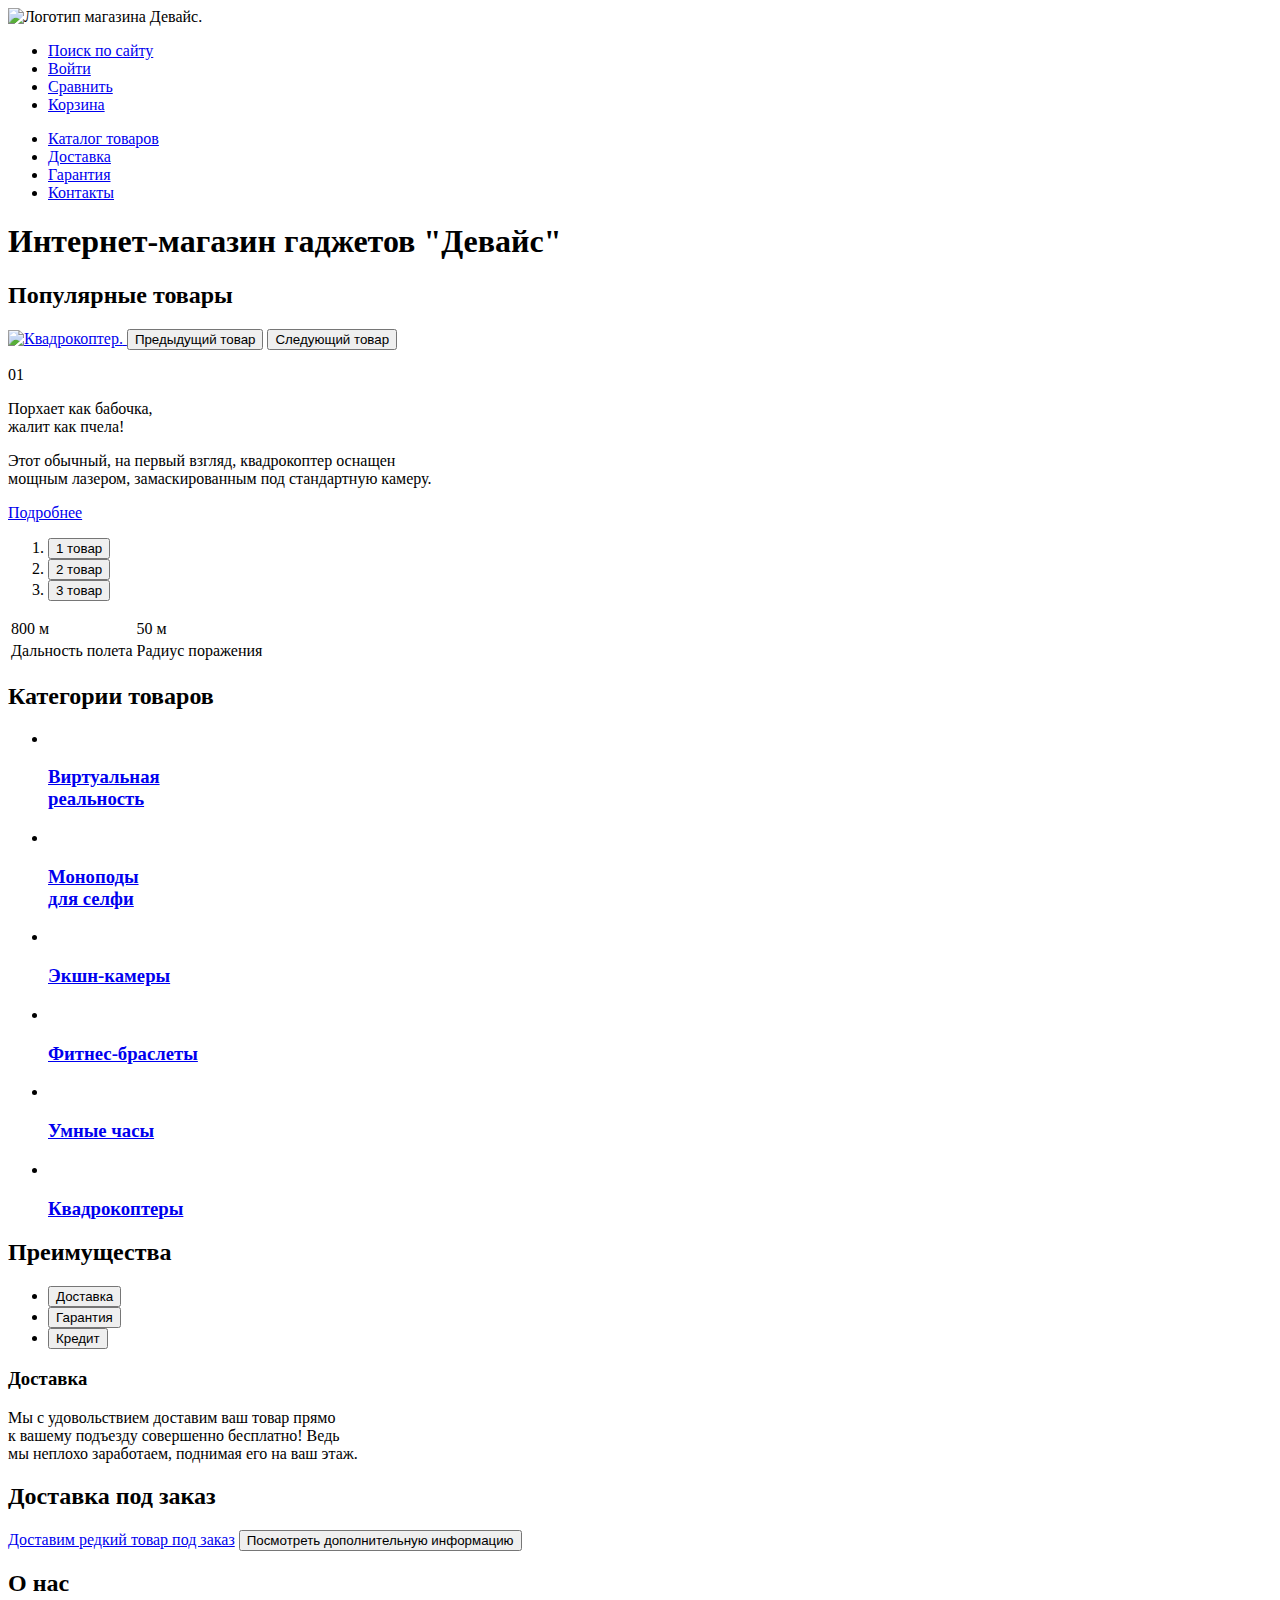
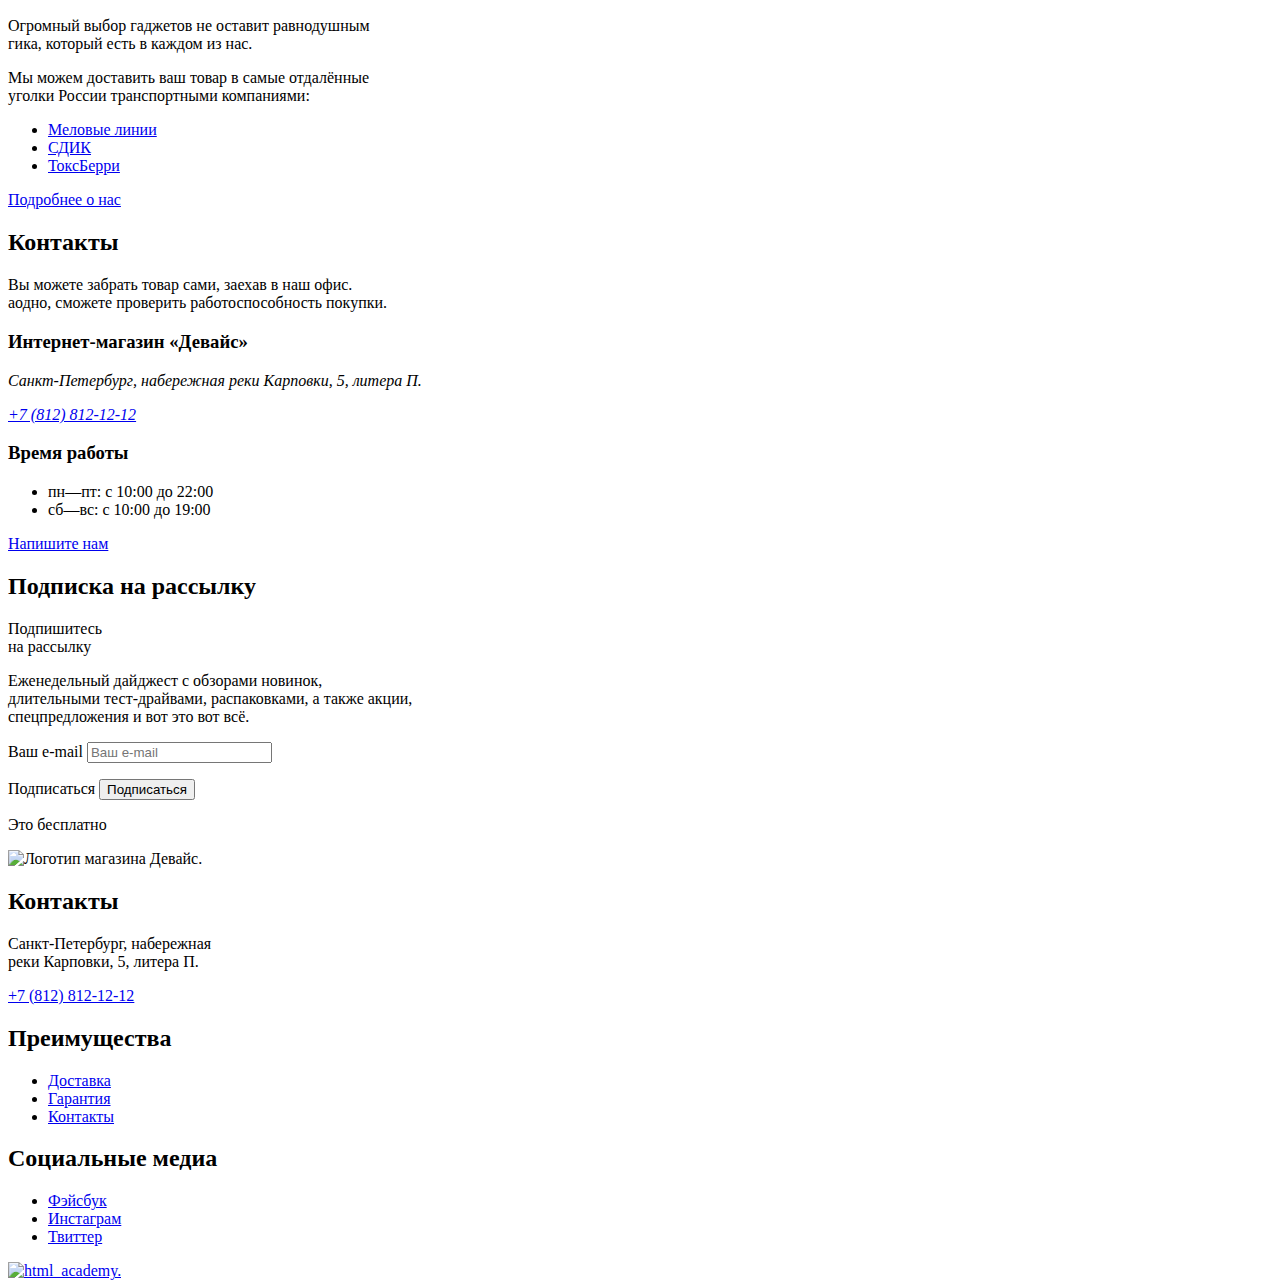
==== index.html @ 9d61c6d5 "Исправлены ошибки" ====
<!DOCTYPE html>
<html lang="ru">
  <head>
    <meta charset="utf-8">
    <title>Интернет-магазин гаджетов "Девайс"</title>
  </head>

  <body>
<!--Хедер-->
    <header class="page-header">
      <img class="logo" src="" alt="Логотип магазина Девайс.">
      <nav class="navigation">
        <ul class="navigation-user">
          <li class="navigation-item">
            <a class="navigation-link" href="#">Поиск по сайту</a>
          </li>
          <li class="navigation-item">
            <a class="navigation-link" href="#">Войти</a>
          </li>
          <li class="navigation-item">
            <a class="navigation-link" href="#">Сравнить</a>
          </li>
          <li class="navigation-item">
            <a class="navigation-link" href="#">Корзина</a>
          </li>
        </ul>
        <ul class="navigation-list">
          <li class="navigation-item">
            <a class="navigation-link" href="catalog.html">Каталог товаров</a>
          </li>
          <li class="navigation-item">
            <a class="navigation-link" href="#">Доставка</a>
          </li>
          <li class="navigation-item">
            <a class="navigation-link" href="#">Гарантия</a>
          </li>
          <li class="navigation-item">
            <a class="navigation-link" href="#">Контакты</a>
          </li>
        </ul>
      </nav>
    </header>

<!--Основное содержание-->
    <main class="main-index">
      <h1 class="visually-hidden">Интернет-магазин гаджетов "Девайс"</h1>
<!--Слайдер-->
      <section class="slider">
        <h2 class="visually-hidden">Популярные товары</h2>
        <a href="#">
          <img class="slider-image" src="" alt="Квадрокоптер.">
        </a>
        <button class="slider-button slider-prev" type="button">
          <span class="visually-hidden">Предыдущий товар</span>
        </button>
        <button class="slider-button slider-next" type="button">
          <span class="visually-hidden">Следующий товар</span>
        </button>
        <p>01</p>
        <p>Порхает как бабочка,<br>жалит как пчела!</p>
        <p>Этот обычный, на первый взгляд, квадрокоптер оснащен<br>мощным лазером, замаскированным под стандартную камеру.</p>
        <a class="button" href="#">Подробнее</a>
        <ol class="slider-pagination">
          <li class="slider-pagination-item">
            <button class="slider-pagination-button slider-pagination-button-current" type="button">
              <span class="visually-hidden">1 товар</span>
            </button>
          </li>
          <li class="slider-pagination-item">
            <button class="slider-pagination-button" type="button">
              <span class="visually-hidden">2 товар</span>
            </button>
          </li>
          <li class="slider-pagination-item">
            <button class="slider-pagination-buttont" type="button">
              <span class="visually-hidden">3 товар</span>
            </button>
          </li>
        </ol>
        <table class="slider-table">
          <tr class="slider-table row-1">
            <td>800 м</td>
            <td>50 м</td>
          </tr>
          <tr class="slider-table row-2">
            <td>Дальность полета</td>
            <td>Радиус поражения</td>
          </tr>
        </table>
      </section>
<!--Категории-->
      <section class="categories">
        <h2 class="visually-hidden">Категории товаров</h2>
        <ul class="categories-list">
          <li class="categories-item">
            <a class="categories-link" href="#">
              <img class="categories-img" src="" alt="">
              <h3 class="categories-title">Виртуальная<br>реальность</h3>
            </a>
          </li>
          <li class="categories-item">
            <a class="categories-link" href="#">
              <img class="categories-img" src="" alt="">
              <h3 class="categories-title">Моноподы<br>для селфи</h3>
            </a>
          </li>
          <li class="categories-item">
            <a class="categories-link" href="#">
              <img class="categories-img" src="" alt="">
              <h3 class="categories-title">Экшн-камеры</h3>
            </a>
          </li>
          <li class="categories-item">
            <a class="categories-link" href="#">
              <img class="categories-img" src="" alt="">
              <h3 class="categories-title">Фитнес-браслеты</h3>
            </a>
          </li>
          <li class="categories-item">
            <a class="categories-link" href="#">
              <img class="categories-img" src="" alt="">
              <h3 class="categories-title">Умные часы</h3>
            </a>
          </li>
          <li class="categories-item">
            <a class="categories-link" href="#">
              <img class="categories-img" src="" alt="">
              <h3 class="categories-title">Квадрокоптеры</h3>
            </a>
          </li>
        </ul>
      </section>
 <!--Слайдер с преимуществами-->
      <section class="slider-features">
        <h2 class="visually-hidden">Преимущества</h2>
        <ul class="slider-features-pagination">
          <li class="slider-features-pagination-item">
            <button class="slider-features-pagination-button" type="button">
              <span>Доставка</span>
            </button>
          </li>
          <li class="slider-features-pagination-item">
            <button class="slider-features-pagination-button" type="button">
              <span>Гарантия</span>
            </button>
          </li>
          <li class="slider-features-pagination-item">
            <button class="slider-features-pagination-button" type="button">
              <span>Кредит</span>
            </button>
          </li>
        </ul>
        <h3 class="slider-features-title">Доставка</h3>
        <p class="slider-features-item">Мы с удовольствием доставим ваш товар прямо<br>к вашему подъезду совершенно бесплатно! Ведь<br>мы неплохо заработаем, поднимая его на ваш этаж.</p>
      </section>
<!--Доставка редкого товара-->
      <section class="rare-delivery">
        <h2 class="visually-hidden">Доставка под заказ</h2>
        <a class="rare-delivery-order" href="#">Доставим редкий товар под заказ</a>
        <button class="info" type="button">
          <span class="visually-hidden">Посмотреть дополнительную информацию</span>
        </button>
      </section>
<!--О нас-->
      <section class="about">
        <h2 class="about-title">О нас</h2>
        <p class="about-description">Огромный выбор гаджетов не оставит равнодушным<br>гика, который есть в каждом из нас.</p>
        <p class="about-description">Мы можем доставить ваш товар в самые отдалённые<br>уголки России транспортными компаниями:</p>
        <ul class="delivery-list">
          <li class="delivery-list-item">
            <a class="delivery-list-link" href="#">Меловые линии</a>
          </li>
          <li class="delivery-list-item">
            <a class="delivery-list-link" href="#">СДИК</a>
          </li>
          <li class="delivery-list-item">
            <a class="delivery-list-link" href="#">ТоксБерри</a>
          </li>
        </ul>
        <a class="button" href="#">Подробнее о нас</a>
      </section>
<!--Контакты-->
      <section class="contacts">
        <h2 class="contacts-title">Контакты</h2>
        <p class="contacts-description">Вы можете забрать товар сами, заехав в наш офис.<br>аодно, сможете проверить работоспособность покупки.</p>
        <h3 class="contacts-shop-title">Интернет-магазин «Девайс»</h3>
        <address class="contacts-adress">
          <p class="contacts-adress-text">Санкт-Петербург, набережная реки Карповки, 5, литера П.</p>
          <a class="contacts-phone" href="tel:88128121212">+7 (812) 812-12-12</a>
        </address>
        <h3 class="contacts-subtitle">Время работы</h3>
        <ul class="contacts-schedule">
          <li class="contacts-schedule-item">пн—пт: с 10:00 до 22:00</li>
          <li class="contacts-schedule-item">сб—вс: с 10:00 до 19:00</li>
        </ul>
        <a class="button" href="#">Напишите нам</a>
      </section>
<!--Подписка на рассылку-->
      <section class="subscription">
        <h2 class="visually-hidden">Подписка на рассылку</h2>
        <p class="subscription-call">Подпишитесь<br>на рассылку</p>
        <p class="subscription-about">Еженедельный дайджест с обзорами новинок,<br>длительными тест-драйвами, распаковками, а также акции,<br>спецпредложения и вот это вот всё.</p>
        <form class="subscription-form" action="https://echo.htmlacademy.ru/" method="POST">
          <p class="form-subscription-email">
            <label class="visually-hidden">Ваш e-mail
              <input class="subscription-email" type="email" name="subscription-email" placeholder="Ваш e-mail">
            </label>
          </p>
          <p class="form-subscribe">
            <label class="visually-hidden">Подписаться
              <input class="subscription-submit" type="submit" value="Подписаться">
            </label>
          </p>
        </form>
        <p class="its-free">Это бесплатно</p>
      </section>
    </main>
<!--Футер-->
    <footer>
      <img class="logo" src="" alt="Логотип магазина Девайс.">
<!--Контакты-->
      <section class="footer-contacts">
        <h2 class="visually-hidden">Контакты</h2>
        <p class="footer-contacts-adress">Санкт-Петербург, набережная<br>реки Карповки, 5, литера П.</p>
        <a class="footer-contacts-phone" href="tel:88128121212">+7 (812) 812-12-12</a>
      </section>
<!--Преимущества-->
      <section class="footer-features">
        <h2 class="visually-hidden">Преимущества</h2>
        <ul class="footer-features-list">
          <li class="footer-features-item">
            <a class="footer-features-link" href="#">Доставка</a>
          </li>
          <li class="footer-features-item">
            <a class="footer-features-link" href="#">Гарантия</a>
          </li>
          <li class="footer-features-item">
            <a class="footer-features-link" href="#">Контакты</a>
          </li>
        </ul>
      </section>
<!--Социальные медиа-->
      <section class="footer-social">
        <h2 class="visually-hidden">Социальные медиа</h2>
        <ul class="footer-social-list">
          <li class="footer-social-item">
            <a class="footer-social-link" href="https://www.facebook.com/htmlacademy">
              <span class="visually-hidden">Фэйсбук</span>
            </a>
          </li>
          <li class="footer-social-item">
            <a class="footer-social-link" href="https://www.instagram.com/htmlacademy/">
              <span class="visually-hidden">Инстаграм</span>
            </a>
          </li>
          <li class="footer-social-item">
            <a class="footer-social-link" href="https://twitter.com/htmlacademy_ru">
              <span class="visually-hidden">Твиттер</span>
            </a>
          </li>
        </ul>
      </section>
      <a class="academy-logo" href="https://htmlacademy.ru/">
        <img src="" alt="html_academy.">
      </a>
    </footer>
  </body>
</html>
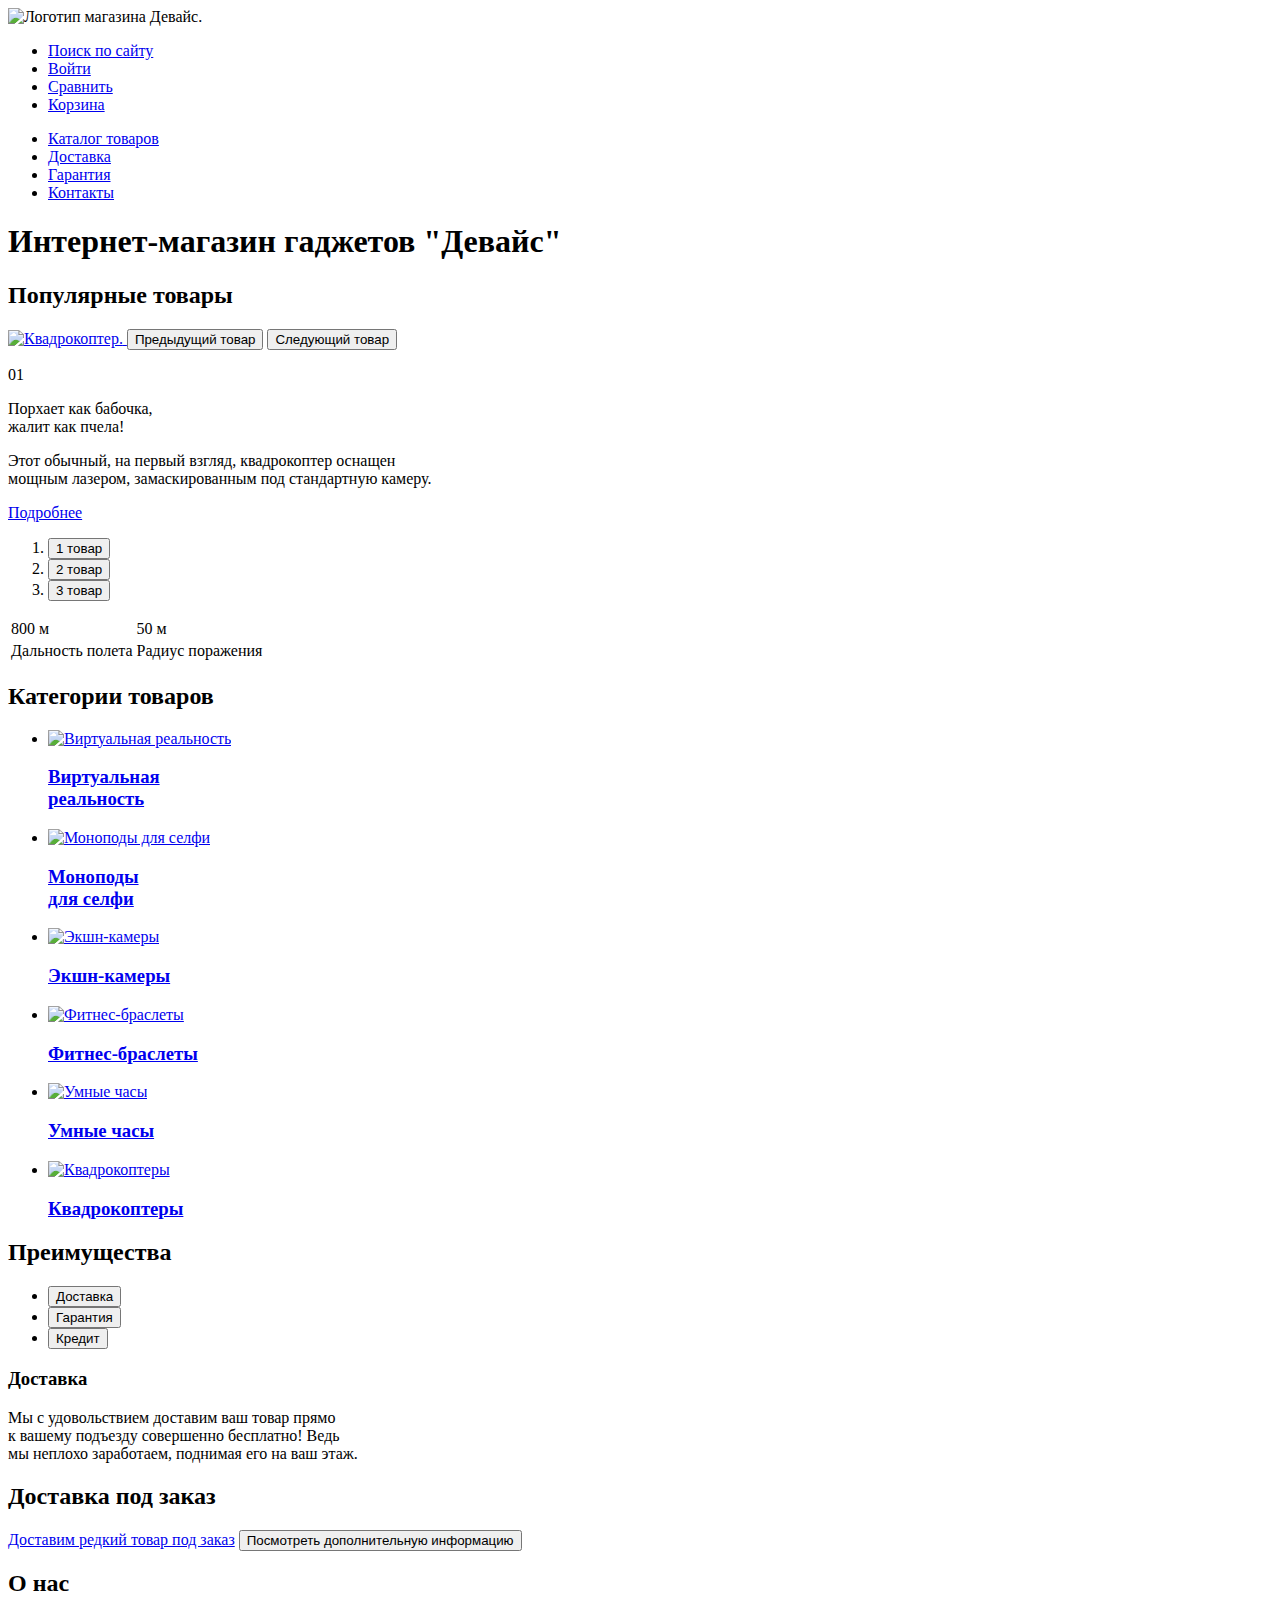
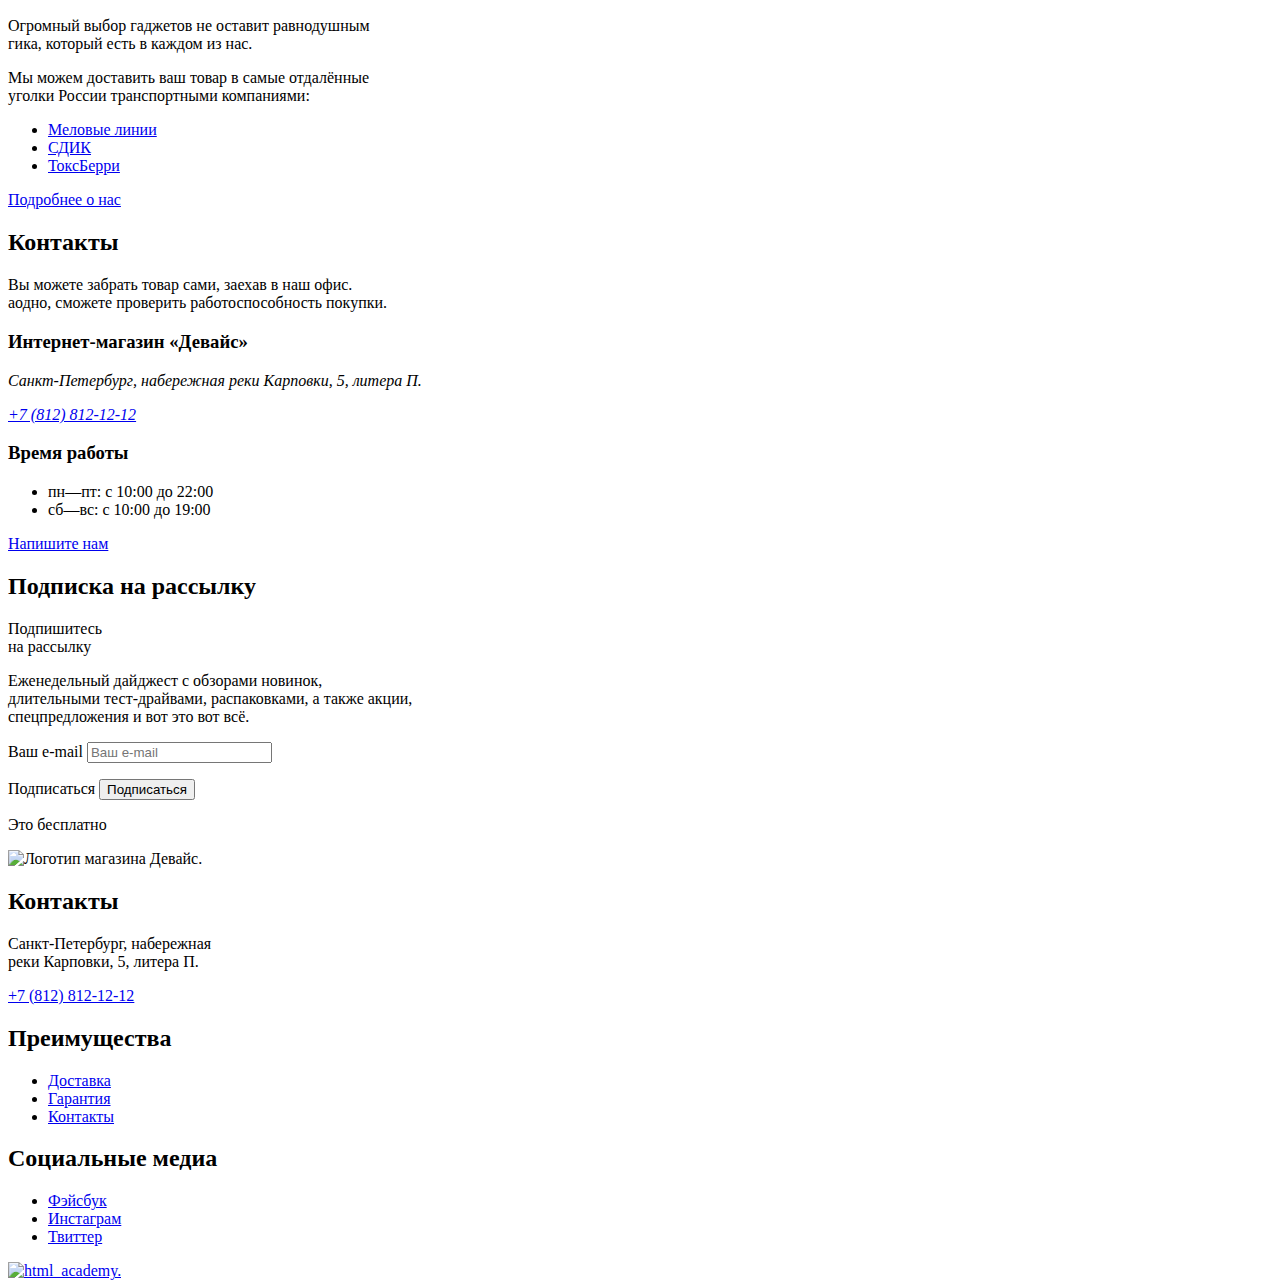
==== commit ca9a8877: "Добавлены title ссылкам" ====
--- a/index.html
+++ b/index.html
@@ -12,30 +12,30 @@
       <nav class="navigation">
         <ul class="navigation-user">
           <li class="navigation-item">
-            <a class="navigation-link" href="#">Поиск по сайту</a>
-          </li>
-          <li class="navigation-item">
-            <a class="navigation-link" href="#">Войти</a>
-          </li>
-          <li class="navigation-item">
-            <a class="navigation-link" href="#">Сравнить</a>
-          </li>
-          <li class="navigation-item">
-            <a class="navigation-link" href="#">Корзина</a>
+            <a class="navigation-link" href="#" title="Поиск">Поиск по сайту</a>
+          </li>
+          <li class="navigation-item">
+            <a class="navigation-link" href="#" title="Войти">Войти</a>
+          </li>
+          <li class="navigation-item">
+            <a class="navigation-link" href="#" title="Сравнить">Сравнить</a>
+          </li>
+          <li class="navigation-item">
+            <a class="navigation-link" href="#" title="Корзина">Корзина</a>
           </li>
         </ul>
         <ul class="navigation-list">
           <li class="navigation-item">
-            <a class="navigation-link" href="catalog.html">Каталог товаров</a>
-          </li>
-          <li class="navigation-item">
-            <a class="navigation-link" href="#">Доставка</a>
-          </li>
-          <li class="navigation-item">
-            <a class="navigation-link" href="#">Гарантия</a>
-          </li>
-          <li class="navigation-item">
-            <a class="navigation-link" href="#">Контакты</a>
+            <a class="navigation-link" href="catalog.html" title="Каталог товаров">Каталог товаров</a>
+          </li>
+          <li class="navigation-item">
+            <a class="navigation-link" href="#" title="Доставка">Доставка</a>
+          </li>
+          <li class="navigation-item">
+            <a class="navigation-link" href="#" title="Гарантия">Гарантия</a>
+          </li>
+          <li class="navigation-item">
+            <a class="navigation-link" href="#" title="Контакты">Контакты</a>
           </li>
         </ul>
       </nav>
@@ -59,7 +59,7 @@
         <p>01</p>
         <p>Порхает как бабочка,<br>жалит как пчела!</p>
         <p>Этот обычный, на первый взгляд, квадрокоптер оснащен<br>мощным лазером, замаскированным под стандартную камеру.</p>
-        <a class="button" href="#">Подробнее</a>
+        <a class="button" href="#" title="Подробнее">Подробнее</a>
         <ol class="slider-pagination">
           <li class="slider-pagination-item">
             <button class="slider-pagination-button slider-pagination-button-current" type="button">
@@ -93,38 +93,38 @@
         <h2 class="visually-hidden">Категории товаров</h2>
         <ul class="categories-list">
           <li class="categories-item">
-            <a class="categories-link" href="#">
-              <img class="categories-img" src="" alt="">
+            <a class="categories-link" href="#" title="Виртуальная реальность">
+              <img class="categories-img" src="" alt="Виртуальная реальность">
               <h3 class="categories-title">Виртуальная<br>реальность</h3>
             </a>
           </li>
           <li class="categories-item">
-            <a class="categories-link" href="#">
-              <img class="categories-img" src="" alt="">
+            <a class="categories-link" href="#" title="Моноподы для селфи">
+              <img class="categories-img" src="" alt="Моноподы для селфи">
               <h3 class="categories-title">Моноподы<br>для селфи</h3>
             </a>
           </li>
           <li class="categories-item">
-            <a class="categories-link" href="#">
-              <img class="categories-img" src="" alt="">
+            <a class="categories-link" href="#" title="Экшн-камеры">
+              <img class="categories-img" src="" alt="Экшн-камеры">
               <h3 class="categories-title">Экшн-камеры</h3>
             </a>
           </li>
           <li class="categories-item">
-            <a class="categories-link" href="#">
-              <img class="categories-img" src="" alt="">
+            <a class="categories-link" href="#" title="Фитнес-браслеты">
+              <img class="categories-img" src="" alt="Фитнес-браслеты">
               <h3 class="categories-title">Фитнес-браслеты</h3>
             </a>
           </li>
           <li class="categories-item">
-            <a class="categories-link" href="#">
-              <img class="categories-img" src="" alt="">
+            <a class="categories-link" href="#" title="Умные часы">
+              <img class="categories-img" src="" alt="Умные часы">
               <h3 class="categories-title">Умные часы</h3>
             </a>
           </li>
           <li class="categories-item">
-            <a class="categories-link" href="#">
-              <img class="categories-img" src="" alt="">
+            <a class="categories-link" href="#" title="Квадрокоптеры">
+              <img class="categories-img" src="" alt="Квадрокоптеры">
               <h3 class="categories-title">Квадрокоптеры</h3>
             </a>
           </li>
@@ -156,7 +156,7 @@
 <!--Доставка редкого товара-->
       <section class="rare-delivery">
         <h2 class="visually-hidden">Доставка под заказ</h2>
-        <a class="rare-delivery-order" href="#">Доставим редкий товар под заказ</a>
+        <a class="rare-delivery-order" href="#" title="Доставка редкого товара">Доставим редкий товар под заказ</a>
         <button class="info" type="button">
           <span class="visually-hidden">Посмотреть дополнительную информацию</span>
         </button>
@@ -168,16 +168,16 @@
         <p class="about-description">Мы можем доставить ваш товар в самые отдалённые<br>уголки России транспортными компаниями:</p>
         <ul class="delivery-list">
           <li class="delivery-list-item">
-            <a class="delivery-list-link" href="#">Меловые линии</a>
+            <a class="delivery-list-link" href="#" title="Меловые линии">Меловые линии</a>
           </li>
           <li class="delivery-list-item">
-            <a class="delivery-list-link" href="#">СДИК</a>
+            <a class="delivery-list-link" href="#" title="СДИК">СДИК</a>
           </li>
           <li class="delivery-list-item">
-            <a class="delivery-list-link" href="#">ТоксБерри</a>
-          </li>
-        </ul>
-        <a class="button" href="#">Подробнее о нас</a>
+            <a class="delivery-list-link" href="#" title="ТоксБерри">ТоксБерри</a>
+          </li>
+        </ul>
+        <a class="button" href="#" title="Подробнее">Подробнее о нас</a>
       </section>
 <!--Контакты-->
       <section class="contacts">
@@ -193,7 +193,7 @@
           <li class="contacts-schedule-item">пн—пт: с 10:00 до 22:00</li>
           <li class="contacts-schedule-item">сб—вс: с 10:00 до 19:00</li>
         </ul>
-        <a class="button" href="#">Напишите нам</a>
+        <a class="button" href="#" title="Напишите нам">Напишите нам</a>
       </section>
 <!--Подписка на рассылку-->
       <section class="subscription">
@@ -229,13 +229,13 @@
         <h2 class="visually-hidden">Преимущества</h2>
         <ul class="footer-features-list">
           <li class="footer-features-item">
-            <a class="footer-features-link" href="#">Доставка</a>
+            <a class="footer-features-link" href="#" title="Доставка">Доставка</a>
           </li>
           <li class="footer-features-item">
-            <a class="footer-features-link" href="#">Гарантия</a>
+            <a class="footer-features-link" href="#" title="Гарантия">Гарантия</a>
           </li>
           <li class="footer-features-item">
-            <a class="footer-features-link" href="#">Контакты</a>
+            <a class="footer-features-link" href="#" title="Контакты">Контакты</a>
           </li>
         </ul>
       </section>
@@ -244,17 +244,17 @@
         <h2 class="visually-hidden">Социальные медиа</h2>
         <ul class="footer-social-list">
           <li class="footer-social-item">
-            <a class="footer-social-link" href="https://www.facebook.com/htmlacademy">
+            <a class="footer-social-link" href="https://www.facebook.com/htmlacademy" title="Facebook">
               <span class="visually-hidden">Фэйсбук</span>
             </a>
           </li>
           <li class="footer-social-item">
-            <a class="footer-social-link" href="https://www.instagram.com/htmlacademy/">
+            <a class="footer-social-link" href="https://www.instagram.com/htmlacademy/" title="Instagram">
               <span class="visually-hidden">Инстаграм</span>
             </a>
           </li>
           <li class="footer-social-item">
-            <a class="footer-social-link" href="https://twitter.com/htmlacademy_ru">
+            <a class="footer-social-link" href="https://twitter.com/htmlacademy_ru" title="Twitter">
               <span class="visually-hidden">Твиттер</span>
             </a>
           </li>
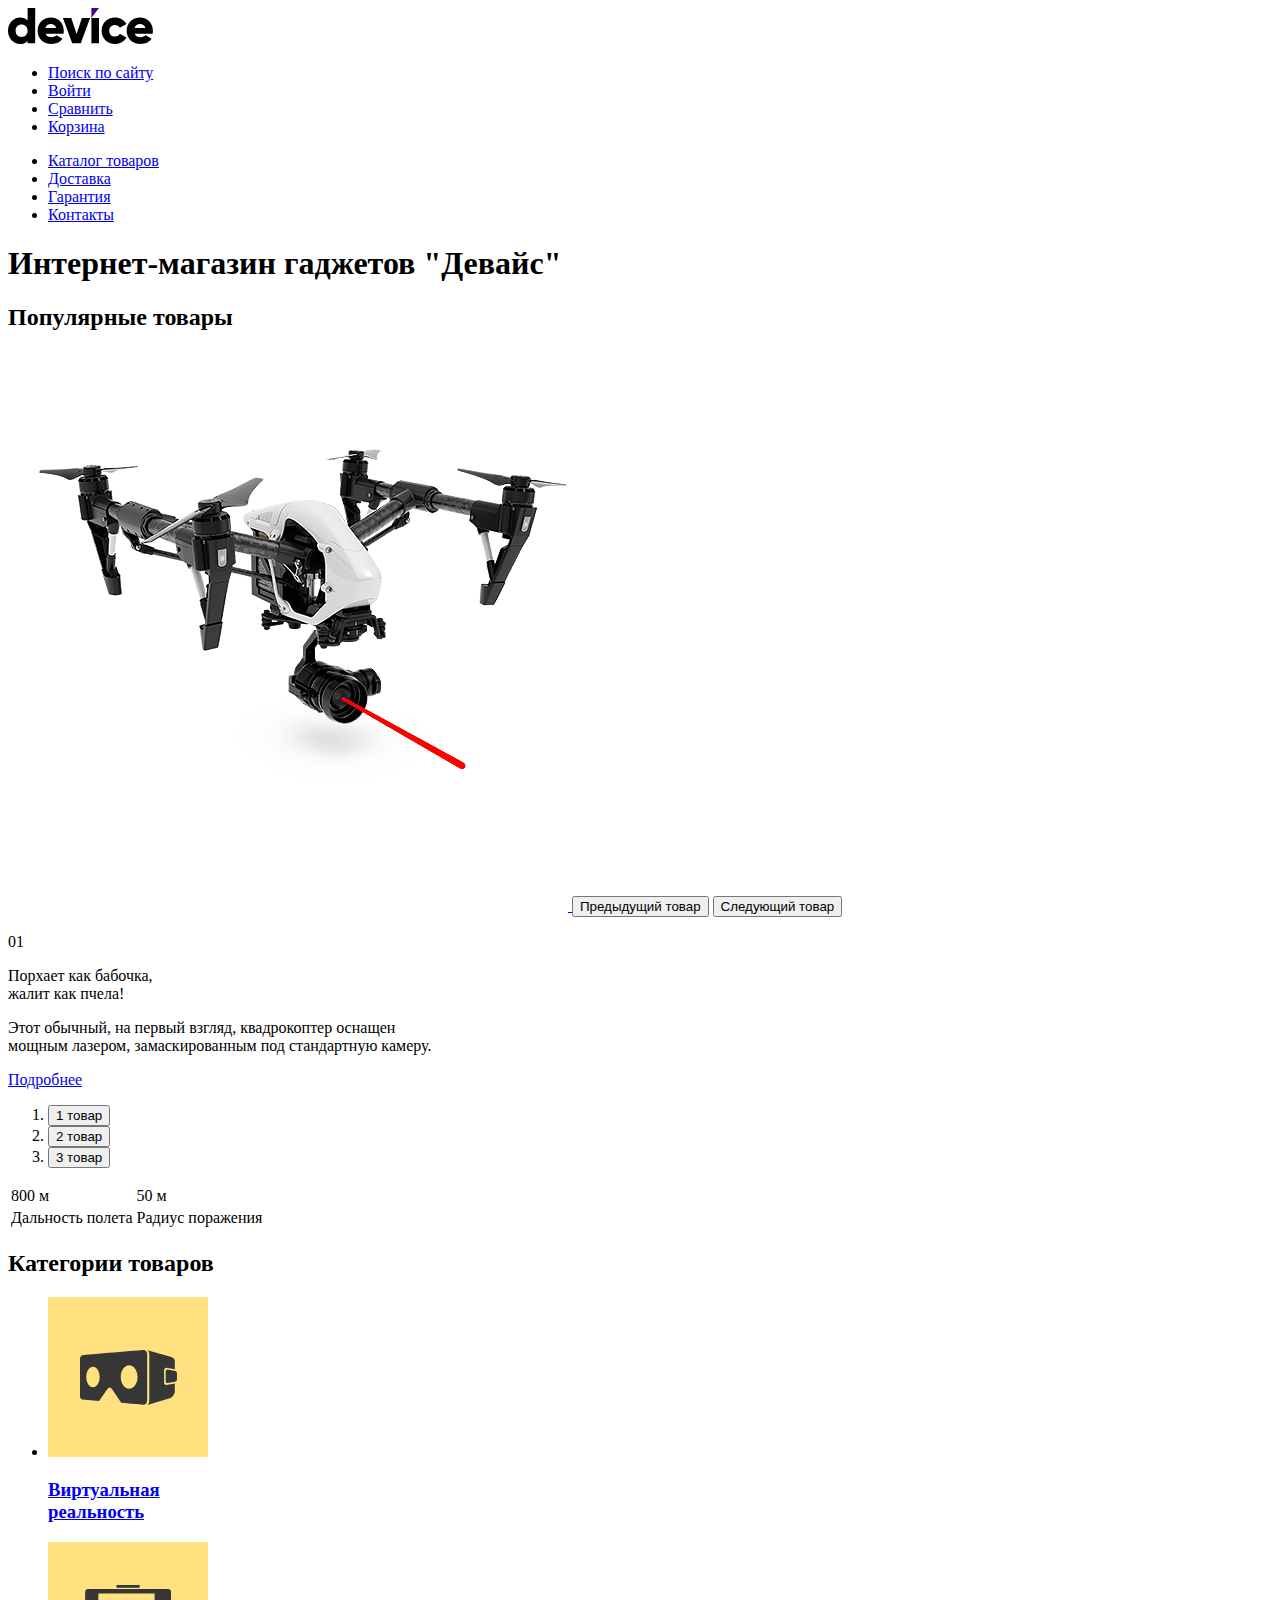
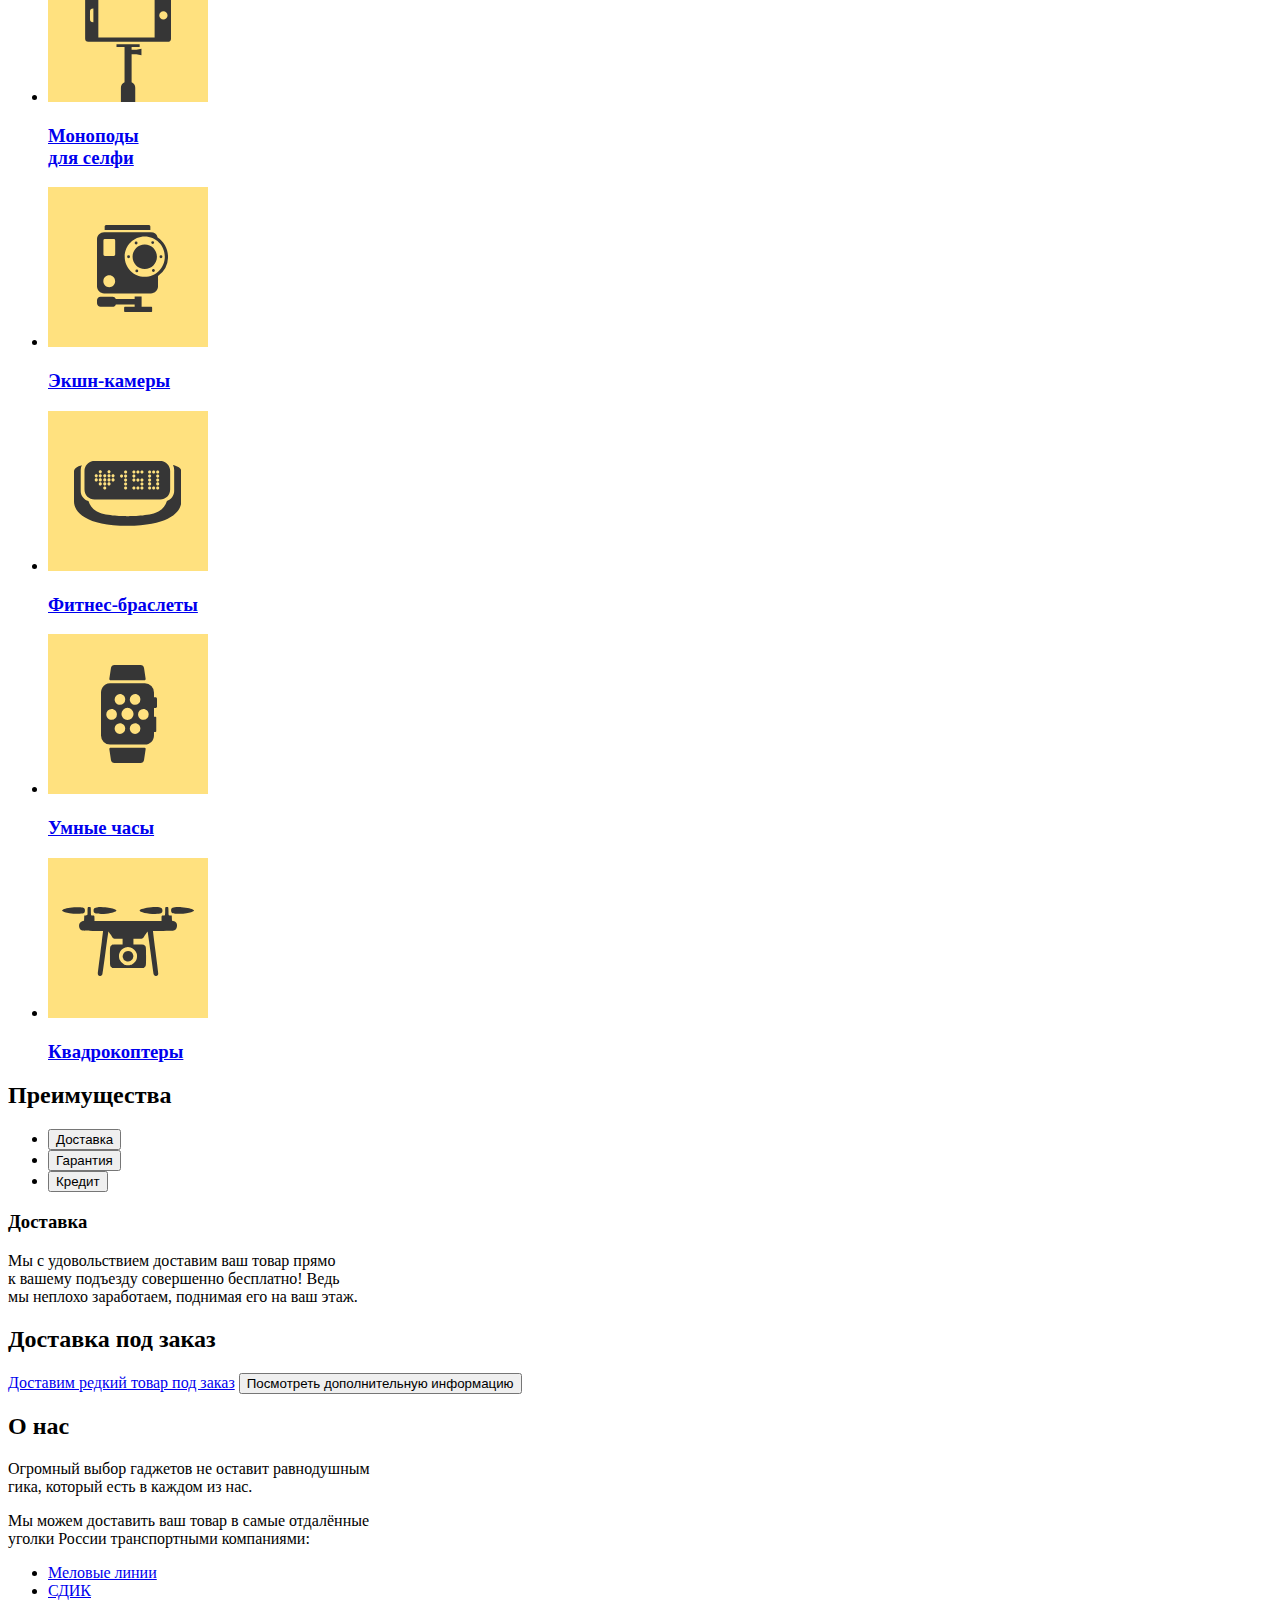
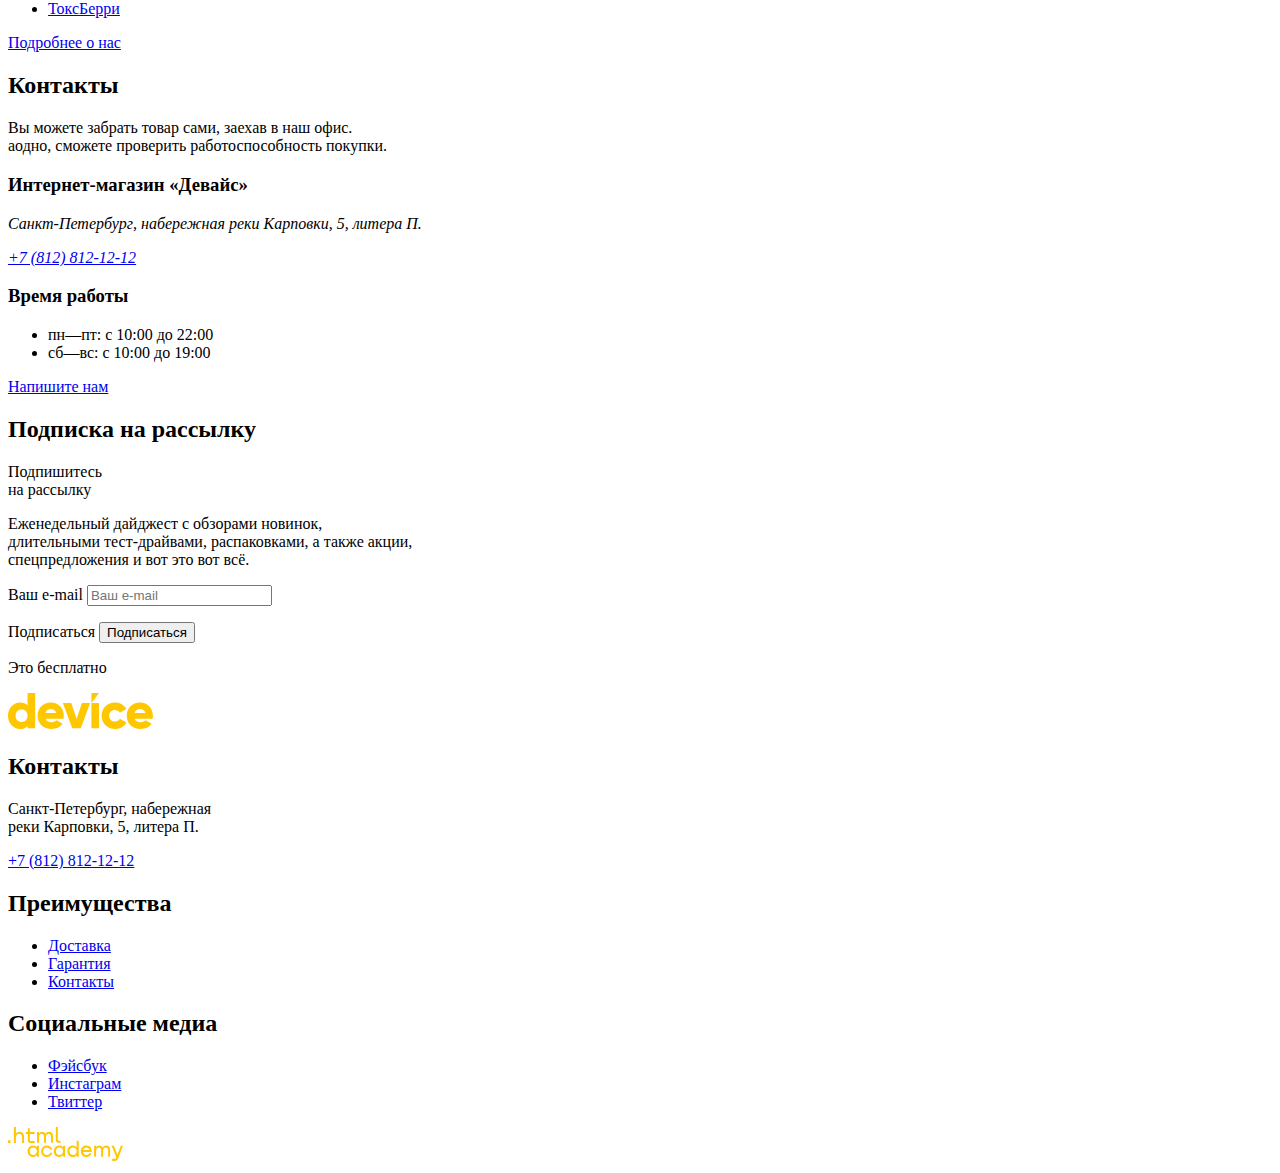
==== commit 8bbe5f18: "Графика для всех страниц" ====
--- a/index.html
+++ b/index.html
@@ -8,7 +8,7 @@
   <body>
 <!--Хедер-->
     <header class="page-header">
-      <img class="logo" src="" alt="Логотип магазина Девайс.">
+      <img class="logo" src="images/logo/logo-main.svg" width="145" height="36" alt="Логотип магазина Девайс.">
       <nav class="navigation">
         <ul class="navigation-user">
           <li class="navigation-item">
@@ -48,7 +48,7 @@
       <section class="slider">
         <h2 class="visually-hidden">Популярные товары</h2>
         <a href="#">
-          <img class="slider-image" src="" alt="Квадрокоптер.">
+          <img class="slider-image" src="images/slider-1.png" width="560" height="560" alt="Квадрокоптер.">
         </a>
         <button class="slider-button slider-prev" type="button">
           <span class="visually-hidden">Предыдущий товар</span>
@@ -94,37 +94,37 @@
         <ul class="categories-list">
           <li class="categories-item">
             <a class="categories-link" href="#" title="Виртуальная реальность">
-              <img class="categories-img" src="" alt="Виртуальная реальность">
+              <img class="categories-img" src="images/popular/virtual-reality.svg" width="160" height="160" alt="Виртуальная реальность">
               <h3 class="categories-title">Виртуальная<br>реальность</h3>
             </a>
           </li>
           <li class="categories-item">
             <a class="categories-link" href="#" title="Моноподы для селфи">
-              <img class="categories-img" src="" alt="Моноподы для селфи">
+              <img class="categories-img" src="images/popular/selfie-monopod.svg" width="160" height="160" alt="Моноподы для селфи">
               <h3 class="categories-title">Моноподы<br>для селфи</h3>
             </a>
           </li>
           <li class="categories-item">
             <a class="categories-link" href="#" title="Экшн-камеры">
-              <img class="categories-img" src="" alt="Экшн-камеры">
+              <img class="categories-img" src="images/popular/cameras.svg" width="160" height="160" alt="Экшн-камеры">
               <h3 class="categories-title">Экшн-камеры</h3>
             </a>
           </li>
           <li class="categories-item">
             <a class="categories-link" href="#" title="Фитнес-браслеты">
-              <img class="categories-img" src="" alt="Фитнес-браслеты">
+              <img class="categories-img" src="images/popular/fitness-band.svg" width="160" height="160" alt="Фитнес-браслеты">
               <h3 class="categories-title">Фитнес-браслеты</h3>
             </a>
           </li>
           <li class="categories-item">
             <a class="categories-link" href="#" title="Умные часы">
-              <img class="categories-img" src="" alt="Умные часы">
+              <img class="categories-img" src="images/popular/watches.svg" width="160" height="160" alt="Умные часы">
               <h3 class="categories-title">Умные часы</h3>
             </a>
           </li>
           <li class="categories-item">
             <a class="categories-link" href="#" title="Квадрокоптеры">
-              <img class="categories-img" src="" alt="Квадрокоптеры">
+              <img class="categories-img" src="images/popular/quadcopter.svg" width="160" height="160" alt="Квадрокоптеры">
               <h3 class="categories-title">Квадрокоптеры</h3>
             </a>
           </li>
@@ -217,7 +217,7 @@
     </main>
 <!--Футер-->
     <footer>
-      <img class="logo" src="" alt="Логотип магазина Девайс.">
+      <img class="logo" src="images/logo/logo-footer.svg" width="145" height="36" alt="Логотип магазина Девайс.">
 <!--Контакты-->
       <section class="footer-contacts">
         <h2 class="visually-hidden">Контакты</h2>
@@ -261,7 +261,7 @@
         </ul>
       </section>
       <a class="academy-logo" href="https://htmlacademy.ru/">
-        <img src="" alt="html_academy.">
+        <img src="images/logo/logo-html-academy.svg" width="115" height="34" alt="html_academy.">
       </a>
     </footer>
   </body>
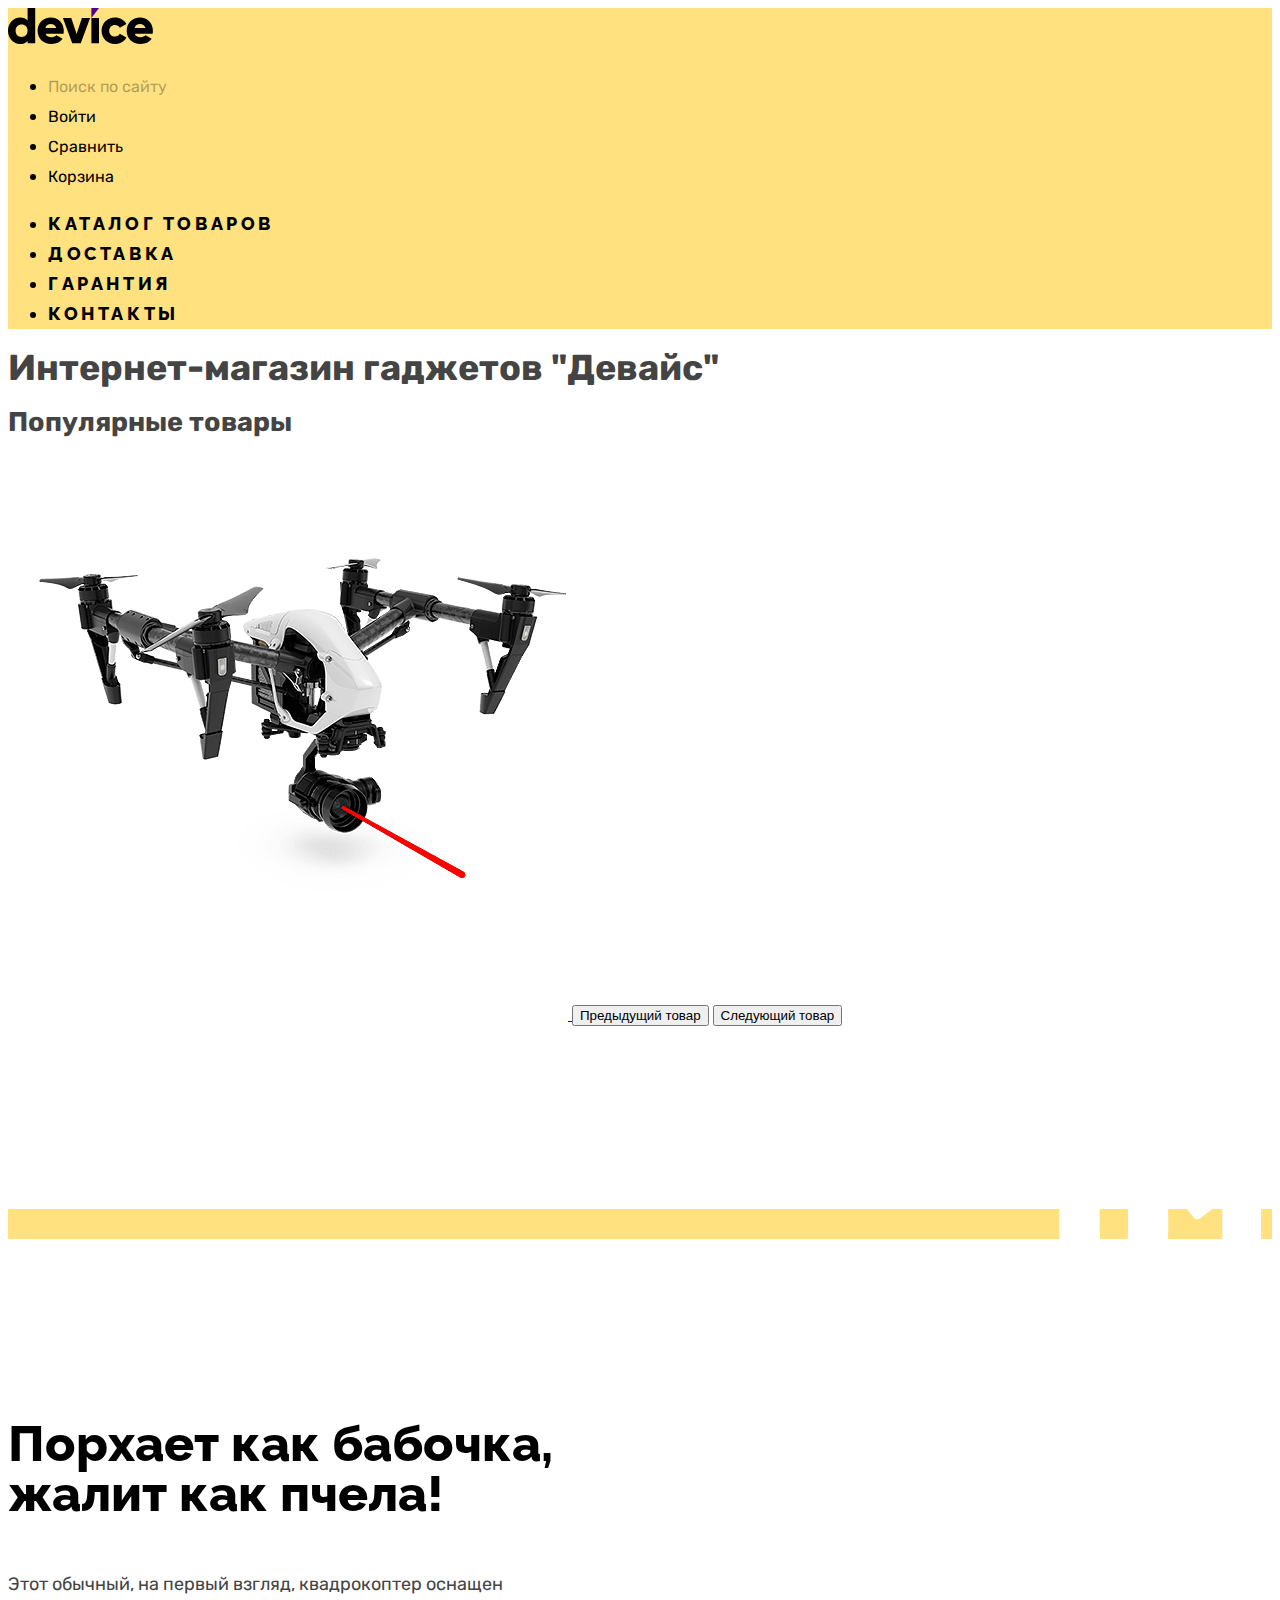
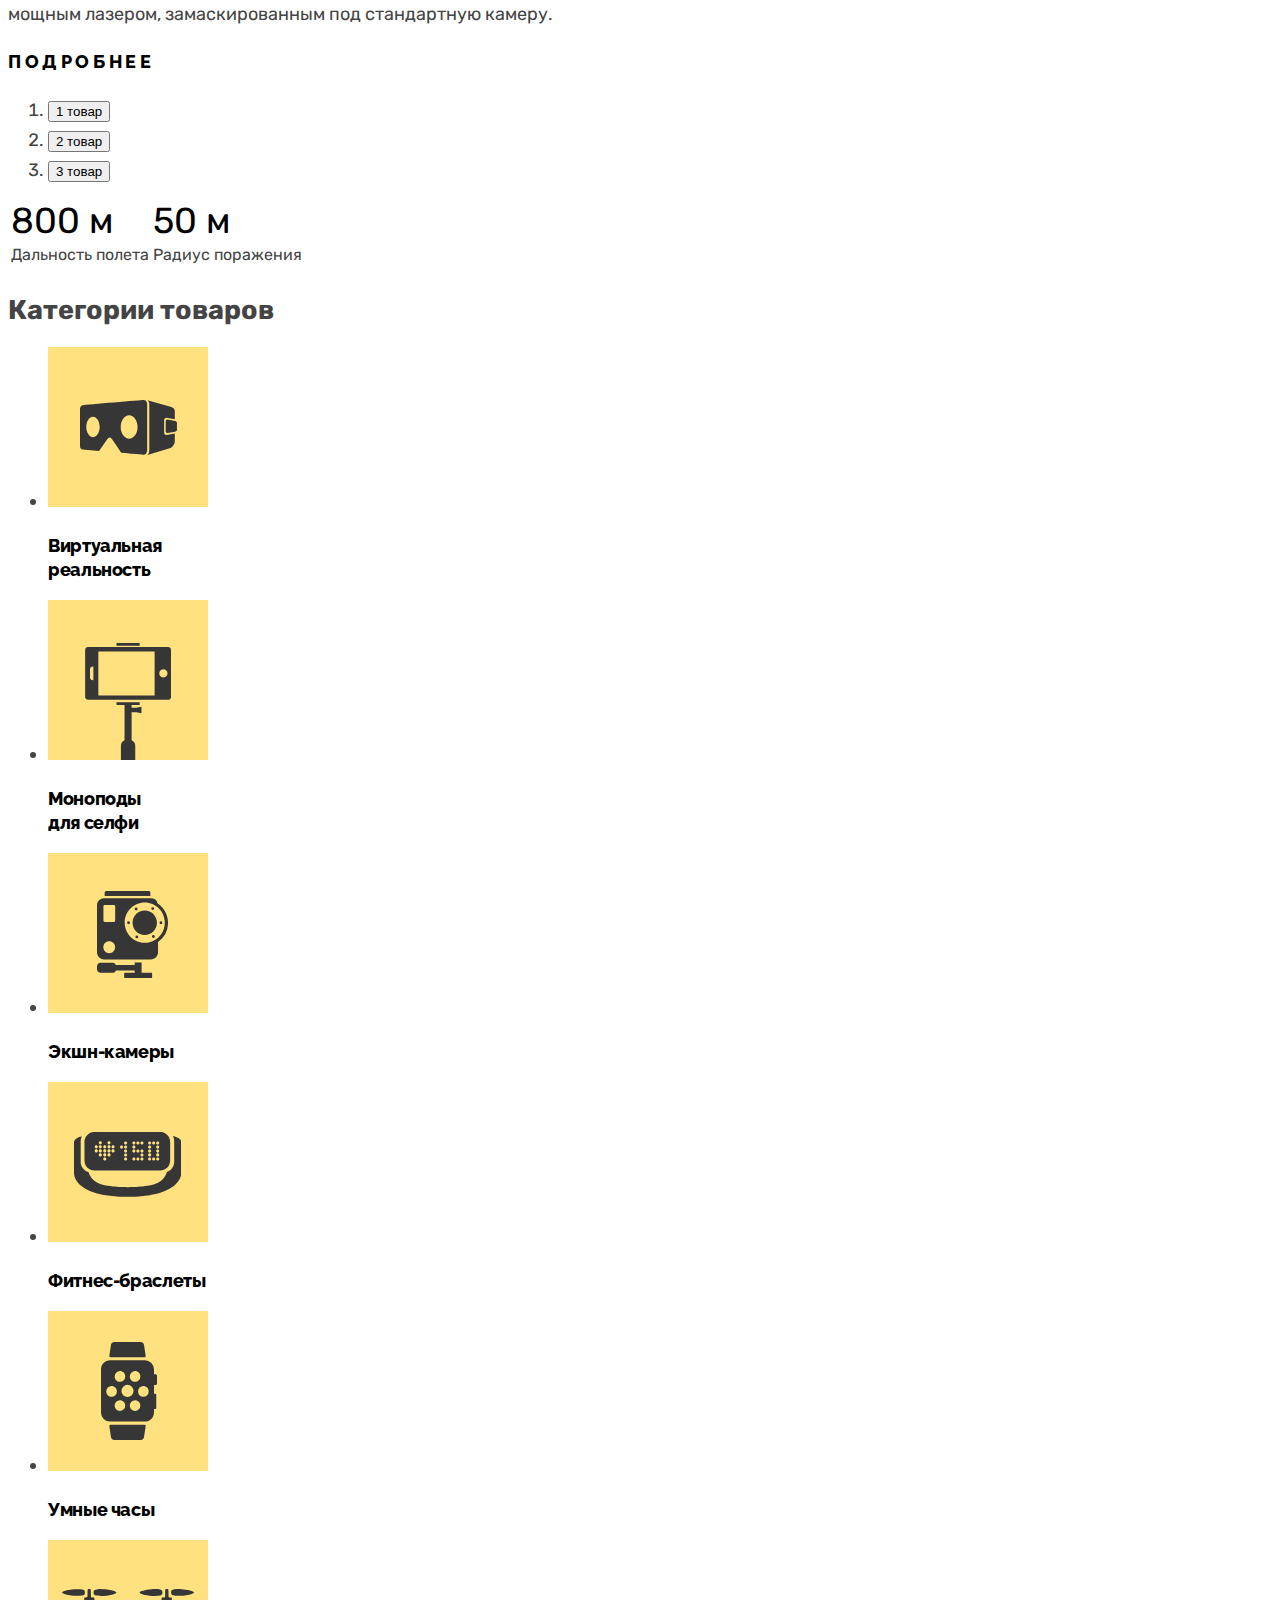
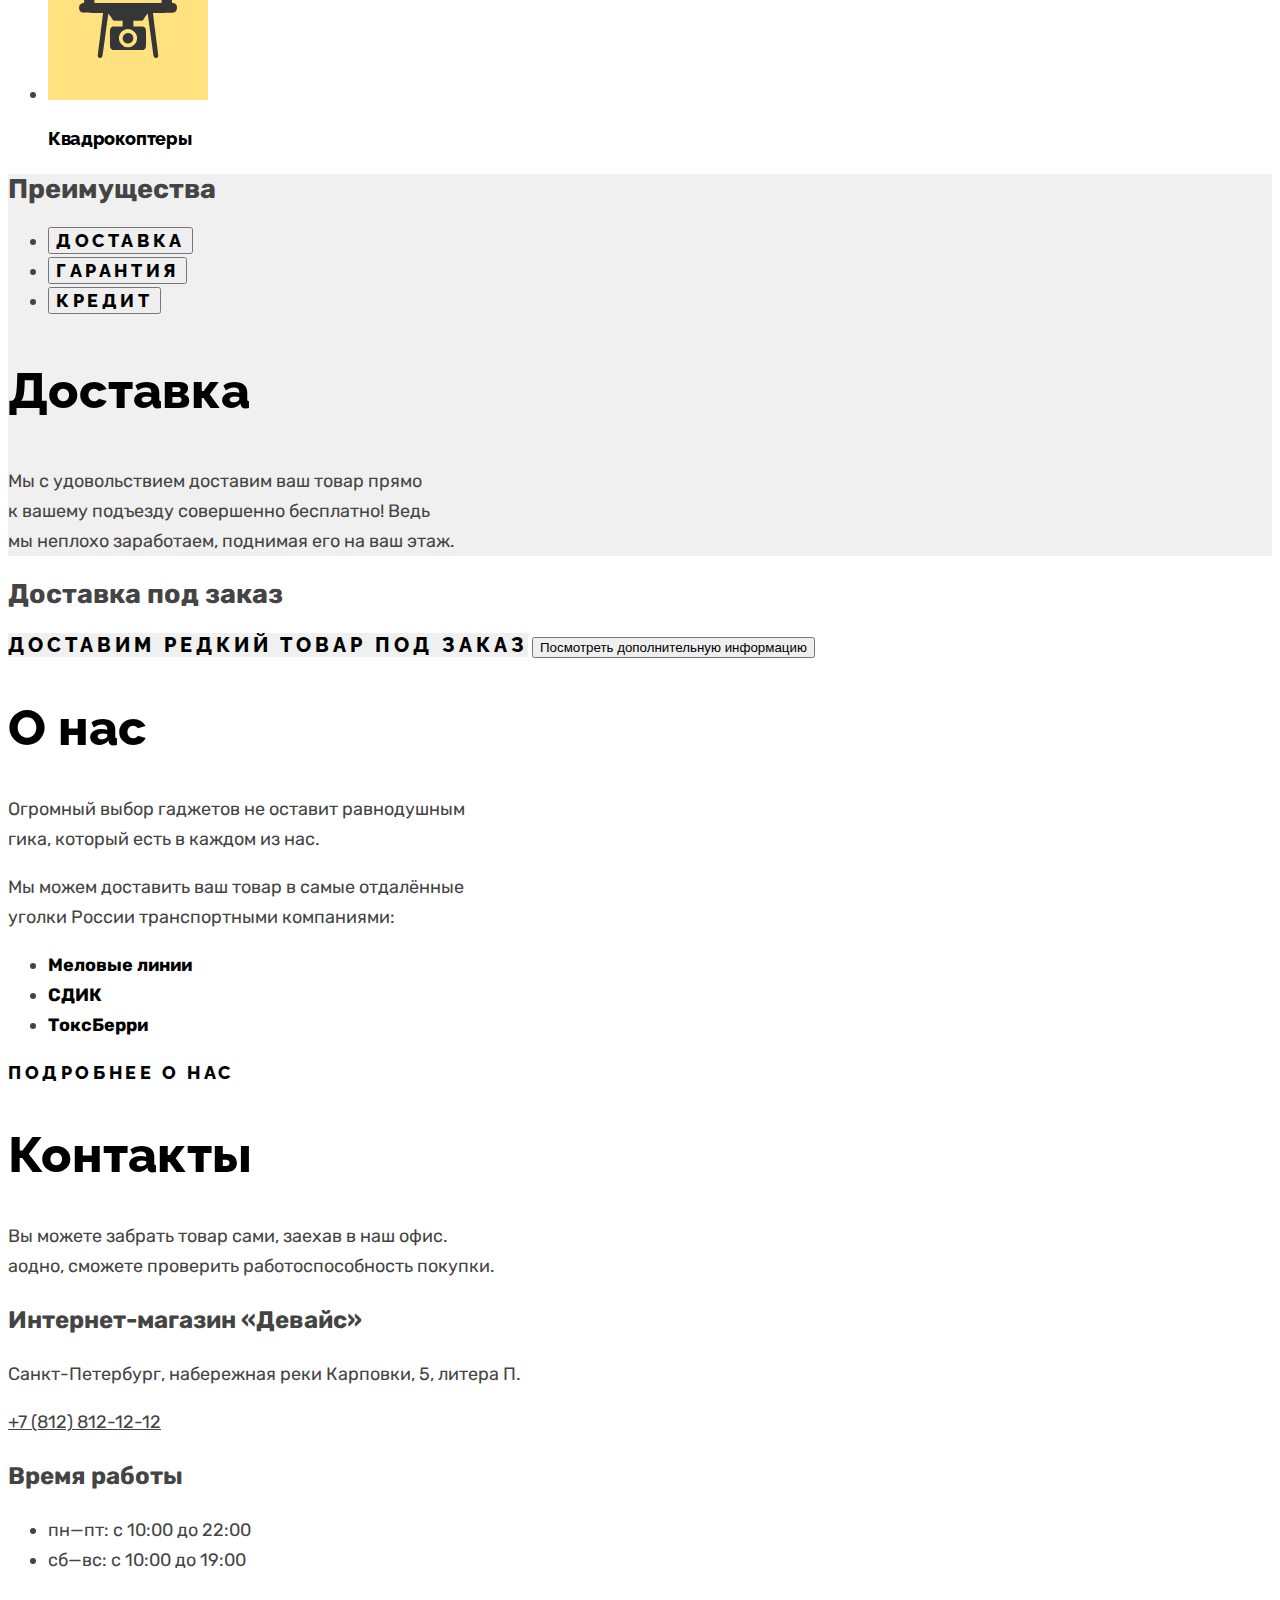
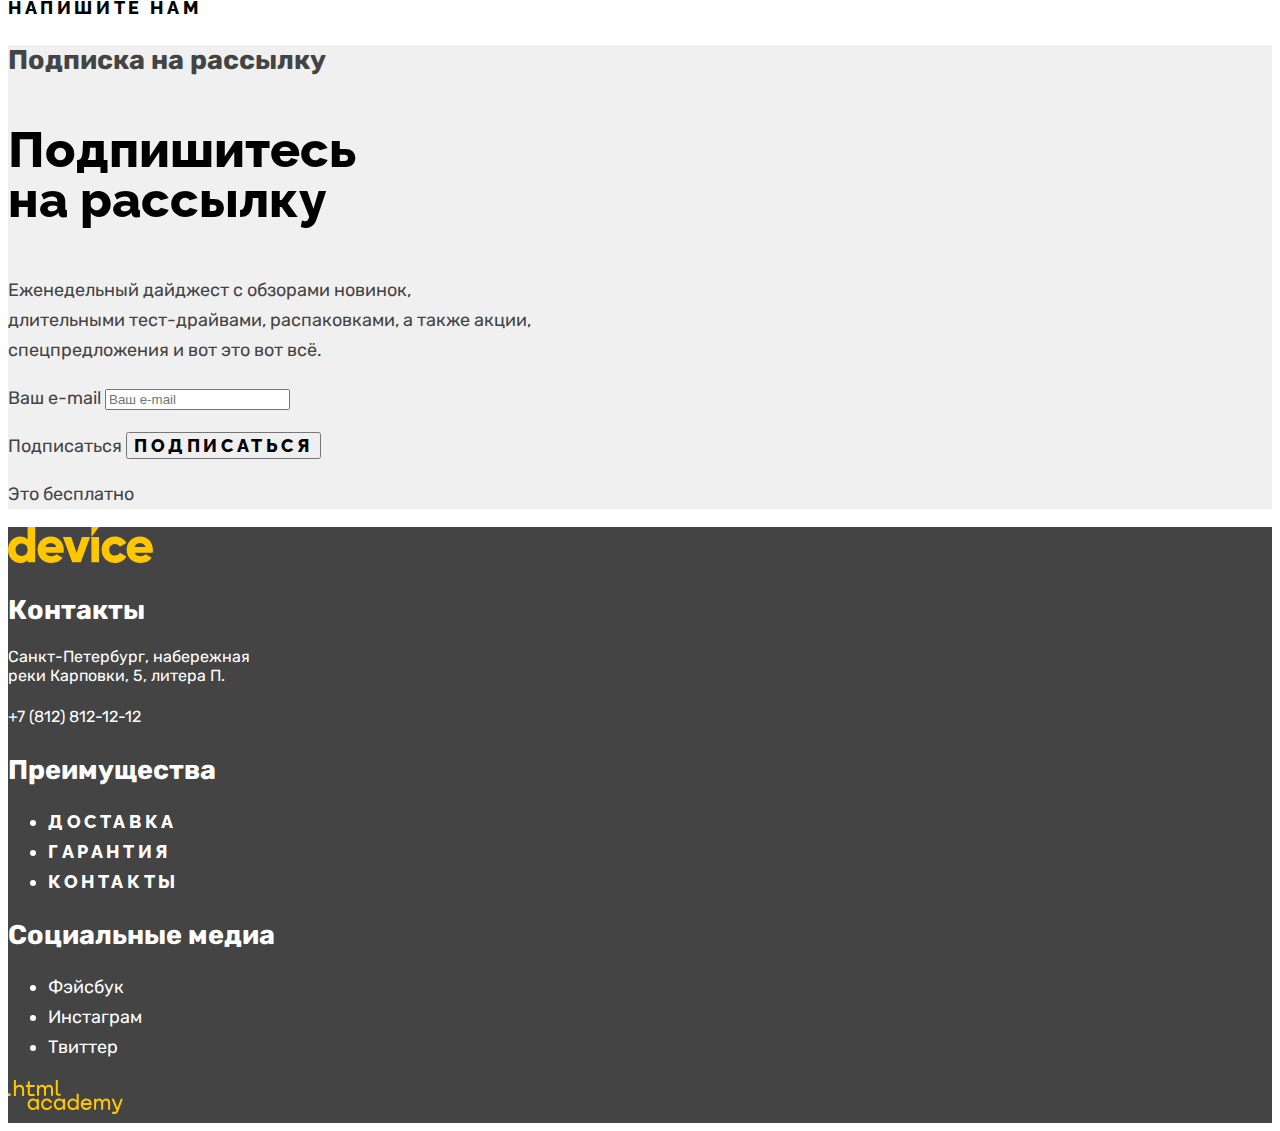
==== commit 2dbd12d1: "Базовая стилизация всех страниц" ====
--- a/index.html
+++ b/index.html
@@ -3,6 +3,7 @@
   <head>
     <meta charset="utf-8">
     <title>Интернет-магазин гаджетов "Девайс"</title>
+    <link rel="stylesheet" href="css/styles.css">
   </head>
 
   <body>
@@ -12,7 +13,7 @@
       <nav class="navigation">
         <ul class="navigation-user">
           <li class="navigation-item">
-            <a class="navigation-link" href="#" title="Поиск">Поиск по сайту</a>
+            <a class="navigation-link navigation-search" href="#" title="Поиск">Поиск по сайту</a>
           </li>
           <li class="navigation-item">
             <a class="navigation-link" href="#" title="Войти">Войти</a>
@@ -56,8 +57,8 @@
         <button class="slider-button slider-next" type="button">
           <span class="visually-hidden">Следующий товар</span>
         </button>
-        <p>01</p>
-        <p>Порхает как бабочка,<br>жалит как пчела!</p>
+        <p class="slider-number">01</p>
+        <p class="slider-high">Порхает как бабочка,<br>жалит как пчела!</p>
         <p>Этот обычный, на первый взгляд, квадрокоптер оснащен<br>мощным лазером, замаскированным под стандартную камеру.</p>
         <a class="button" href="#" title="Подробнее">Подробнее</a>
         <ol class="slider-pagination">
@@ -216,7 +217,7 @@
       </section>
     </main>
 <!--Футер-->
-    <footer>
+    <footer class="page-footer">
       <img class="logo" src="images/logo/logo-footer.svg" width="145" height="36" alt="Логотип магазина Девайс.">
 <!--Контакты-->
       <section class="footer-contacts">
--- a/css/styles.css
+++ b/css/styles.css
@@ -0,0 +1,370 @@
+@font-face {
+  font-family: "Rubik";
+  font-style: normal;
+  font-weight: 400;
+  src: url("../fonts/rubik/rubik-400.woff2") format("woff2");
+  font-display: swap;
+}
+
+@font-face {
+  font-family: "Rubik";
+  font-style: normal;
+  font-weight: 700;
+  src: url("../fonts/rubik/rubik-700.woff2") format("woff2");
+  font-display: swap;
+}
+
+@font-face {
+  font-family: "Rubik";
+  font-style: normal;
+  font-weight: 800;
+  src: url("../fonts/rubik/rubik-800.woff2") format("woff2");
+  font-display: swap;
+}
+
+@font-face {
+  font-family: "Raleway";
+  font-style: normal;
+  font-weight: 800;
+  src: url("../fonts/raleway/raleway-800.woff2") format("woff2");
+  font-display: swap;
+}
+
+body {
+  font-family: "Rubik", sans-serif;
+  font-size: 18px;
+  line-height: 30px;
+  font-weight: 400;
+  color: #444444;
+  background-color: #ffffff;
+}
+
+.button {
+  font-family: "Raleway", sans-serif;
+  font-size: 18px;
+  line-height: 21px;
+  font-weight: 800;
+  text-align: center;
+  color: #000000;
+  text-decoration: none;
+  text-transform: uppercase;
+  letter-spacing: 0.2em;
+}
+
+/* Header */
+.page-header {
+  color: #000000;
+  background-color: #FFE17F;
+}
+
+.navigation-link.navigation-search, .navigation-link.navigation-logout {
+  opacity: 0.3;
+}
+
+.navigation-user .navigation-link {
+  font-size: 16px;
+  line-height: 19px;
+  color: inherit;
+  text-decoration: none;
+}
+
+.navigation-list .navigation-link {
+  font-family: "Raleway", sans-serif;
+  font-size: 18px;
+  line-height: 21px;
+  font-weight: 800;
+  color: inherit;
+  text-decoration: none;
+  text-transform: uppercase;
+  letter-spacing: 0.2em;
+}
+
+/* Main */
+/* Slider */
+.slider-number {
+  font-size: 180px;
+  font-weight: 800;
+  text-align: right;
+  color: #FFFFFF;
+  background-color: #FFE17F;
+}
+
+.slider-high {
+  font-family: "Raleway", sans-serif;
+  font-size: 50px;
+  line-height: 50px;
+  font-weight: 800;
+  text-align: left;
+  color: #000000;
+}
+
+.slider-table .row-1 {
+  font-size: 36px;
+  color: #000000;
+}
+
+.slider-table .row-2 {
+  font-size: 16px;
+}
+
+/* Categories */
+.categories-title {
+  font-family: "Raleway", sans-serif;
+  font-size: 18px;
+  line-height: 24px;
+  font-weight: 800;
+  color: #000000;
+  letter-spacing: -0.02em;
+}
+
+.categories-link {
+  text-decoration: none;
+}
+
+/* Services */
+.slider-features {
+  background-color: #F0F0F0;
+}
+
+.slider-features-pagination-button {
+  font-family: "Raleway", sans-serif;
+  font-size: 18px;
+  line-height: 21px;
+  font-weight: 800;
+  text-align: center;
+  color: #000000;
+  letter-spacing: 0.2em;
+  text-transform: uppercase;
+}
+
+.slider-features-title {
+  font-family: "Raleway", sans-serif;
+  font-size: 50px;
+  line-height: 50px;
+  font-weight: 800;
+  color: #000000;
+}
+
+/* Rare delivery */
+.rare-delivery-order {
+  font-family: "Raleway", sans-serif;
+  font-size: 20px;
+  line-height: 23px;
+  font-weight: 800;
+  text-align: center;
+  color: #000000;
+  background-color: #F0F0F0;
+  letter-spacing: 0.2em;
+  text-decoration: none;
+  text-transform: uppercase;
+}
+
+/* About, contacts */
+.about-title, .contacts-title {
+  font-family: "Raleway", sans-serif;
+  font-size: 50px;
+  line-height: 50px;
+  font-weight: 800;
+  color: #000000;
+}
+
+.delivery-list-link {
+  line-height: 20px;
+  font-weight: 700;
+  color: #000000;
+  text-decoration: none;
+}
+
+.contacts-shop-title, .contacts-subtitle {
+  font-size: 24px;
+  font-weight: 700;
+}
+
+.contacts-phone {
+  color: inherit;
+  font-style: normal;
+}
+
+.contacts-adress-text {
+  font-style: normal;
+}
+
+/* Subscription */
+.subscription {
+  background-color: #F0F0F0;
+}
+
+.subscription-call {
+  font-family: "Raleway", sans-serif;
+  font-size: 50px;
+  line-height: 50px;
+  font-weight: 800;
+  color: #000000;
+}
+
+.subscription-submit {
+  font-family: "Raleway", sans-serif;
+  font-size: 18px;
+  line-height: 21px;
+  font-weight: 800;
+  text-align: center;
+  color: #000000;
+  letter-spacing: 0.2em;
+  text-transform: uppercase;
+}
+
+/* Footer */
+.page-footer {
+  color: #FFFFFF;
+  background-color: #444444;
+}
+
+.footer-contacts-adress {
+  font-size: 16px;
+  line-height: 19px;
+  font-style: normal;
+}
+
+.footer-contacts-phone {
+  font-size: 16px;
+  color: inherit;
+  font-style: normal;
+  text-decoration: none;
+}
+
+.footer-features-link {
+  font-family: "Raleway", sans-serif;
+  font-size: 18px;
+  line-height: 21px;
+  font-weight: 800;
+  text-align: center;
+  color: inherit;
+  letter-spacing: 0.2em;
+  text-decoration: none;
+  text-transform: uppercase;
+}
+
+.footer-social-link {
+  color: inherit;
+  text-decoration: none;
+}
+
+/* Catalog */
+.inner-title {
+  font-family: "Raleway", sans-serif;
+  font-size: 50px;
+  line-height: 50px;
+  font-weight: 800;
+  color: #000000;
+}
+
+.breadcrumbs-link {
+  font-size: 16px;
+  line-height: 19px;
+  color: inherit;
+  text-decoration: none;
+  opacity: 0.6;
+}
+
+/* Filter, sorting */
+.filter, .sorting {
+  background-color: #EBEBEB;
+}
+
+.filter-title {
+  font-family: "Raleway", sans-serif;
+  font-size: 16px;
+  line-height: 19px;
+  font-weight: 800;
+  color: #000000;
+  background-color: #DCDCDC;
+  letter-spacing: 0.2em;
+  text-transform: uppercase;
+}
+
+.catalog-filter-title {
+  line-height: 20px;
+  font-weight: 700;
+  color: #000000;
+  letter-spacing: -0.02em;
+}
+
+.catalog-filter-label {
+  font-size: 15px;
+  line-height: 18px;
+  color: #000000;
+  opacity: 0.3;
+}
+
+.control-label, .select-control {
+  font-size: 16px;
+  line-height: 19px;
+  color: #000000;
+}
+
+.sorting {
+  font-family: "Raleway", sans-serif;
+  font-size: 16px;
+  line-height: 19px;
+  font-weight: 800;
+  color: #000000;
+  letter-spacing: 0.2em;
+  text-transform: uppercase;
+}
+
+/* Products */
+.product-card-title {
+  font-size: 18px;
+  line-height: 24px;
+  color: #000000;
+  letter-spacing: -0.02em;
+}
+
+.product-card-price {
+  font-size: 18px;
+  line-height: 14px;
+  text-align: right;
+  color: #444444;
+}
+
+.product-card-link {
+  text-decoration: none;
+}
+
+.button.show-more {
+  font-family: "Raleway", sans-serif;
+  font-size: 16px;
+  line-height: 19px;
+  font-weight: 800;
+  text-align: center;
+  color: #000000;
+  letter-spacing: 0.2em;
+  text-transform: uppercase;
+}
+
+/* Pagination */
+.pagination {
+  background-color: #EBEBEB;
+}
+
+.pagination-link.pagination-previous, .pagination-link.pagination-next {
+  font-family: "Raleway", sans-serif;
+  font-size: 16px;
+  line-height: 19px;
+  font-weight: 800;
+  text-align: center;
+  color: #000000;
+  letter-spacing: 0.2em;
+  text-transform: uppercase;
+  opacity: 1;
+}
+
+.pagination-link {
+  font-size: 16px;
+  line-height: 19px;
+  font-weight: 400;
+  text-align: center;
+  color: #444444;
+  opacity: 0.3;
+  text-decoration: none;
+}
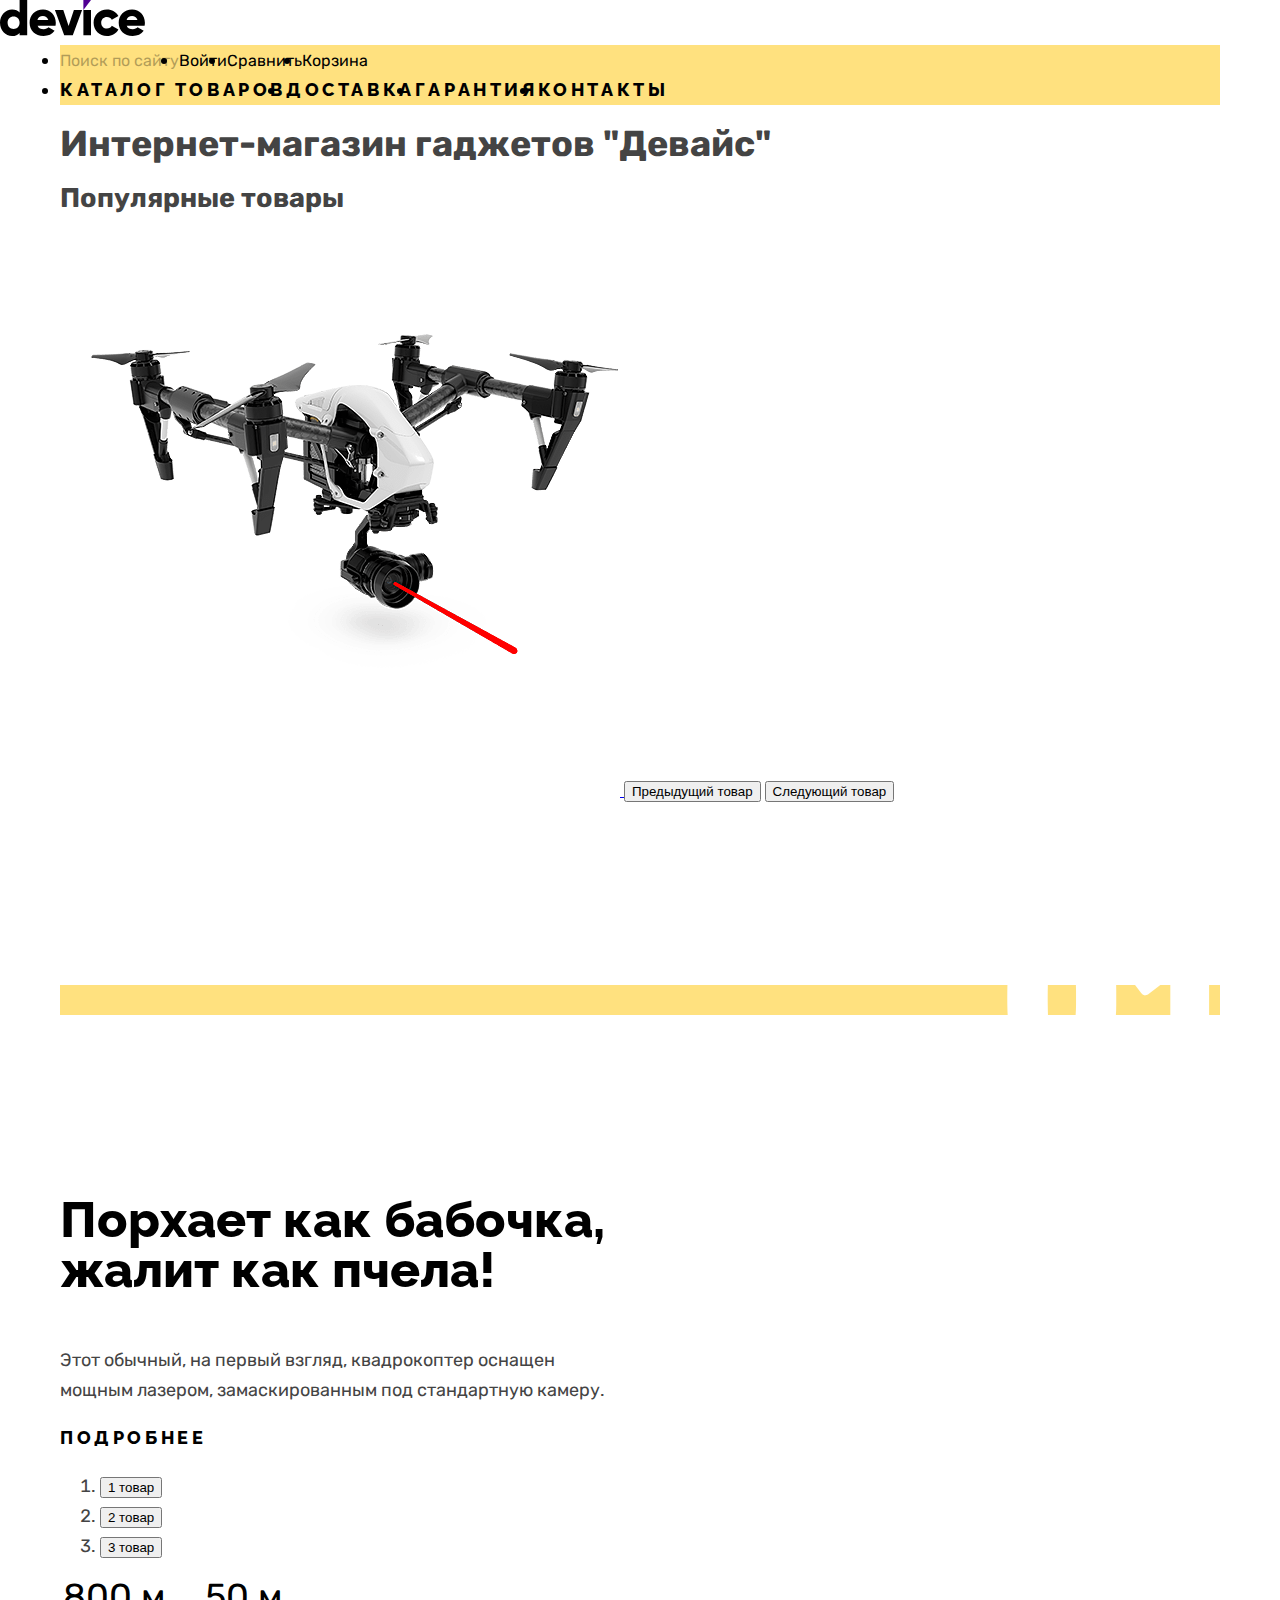
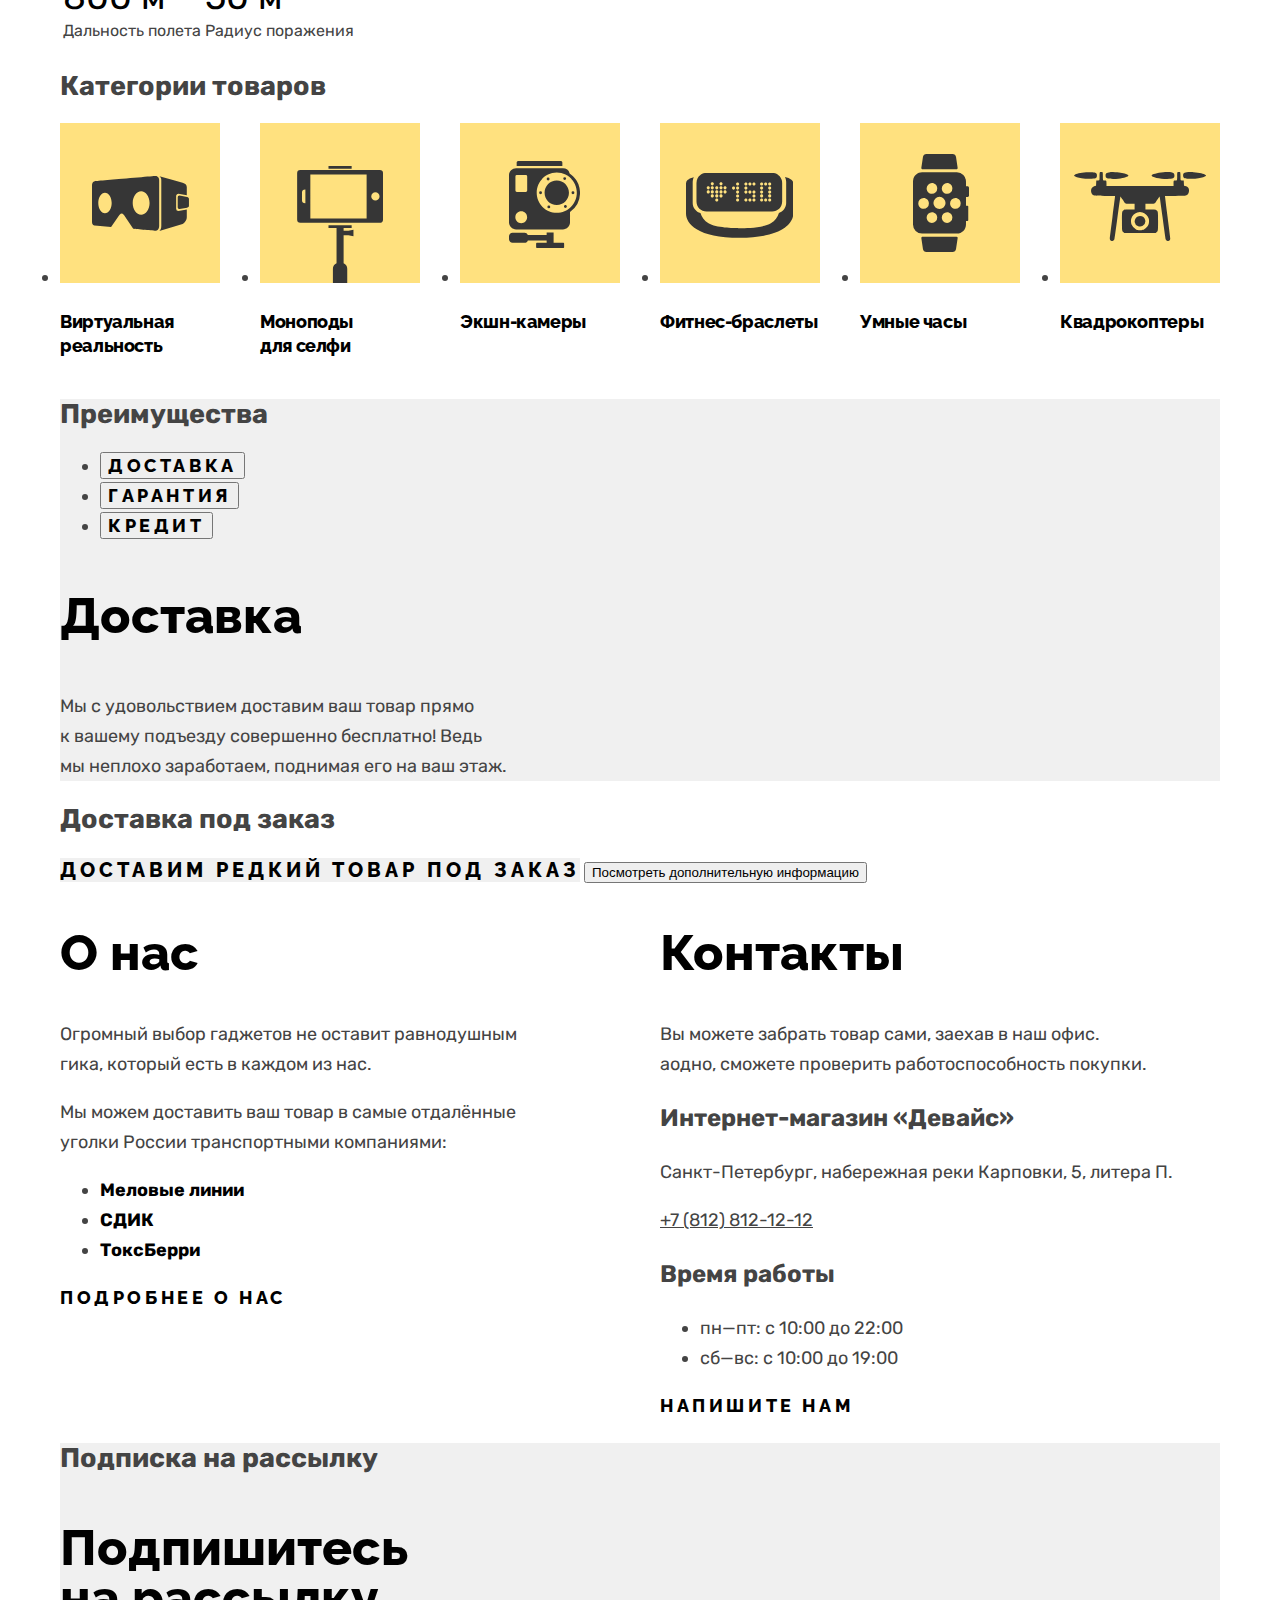
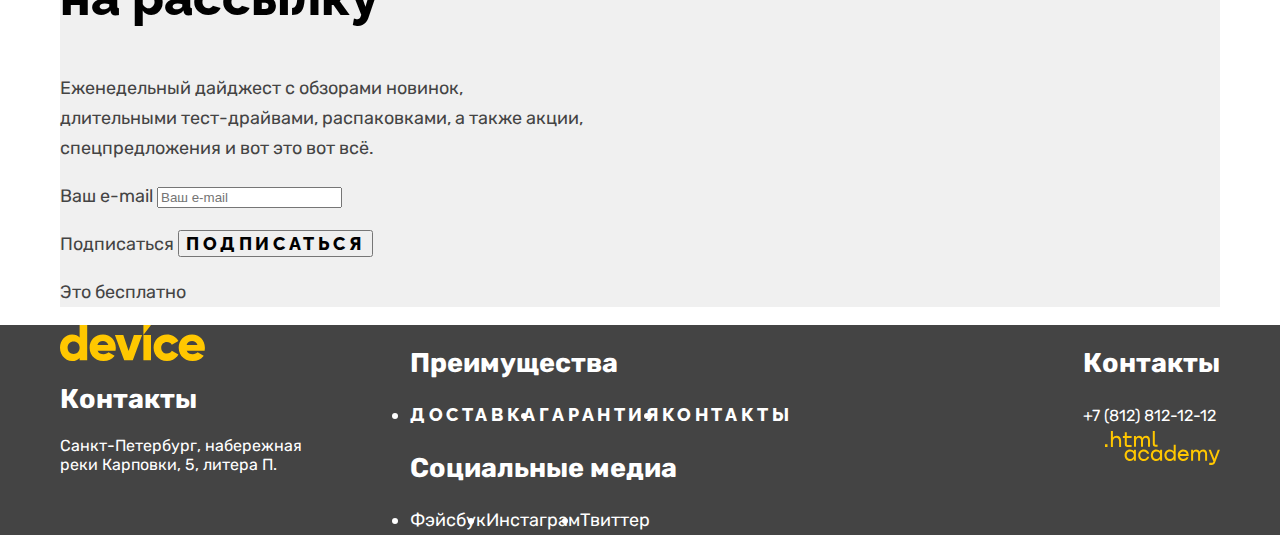
==== commit c49bff19: "Добавлен резервный шрифт" ====
--- a/index.html
+++ b/index.html
@@ -43,10 +43,11 @@
     </header>
 
 <!--Основное содержание-->
-    <main class="main-index">
-      <h1 class="visually-hidden">Интернет-магазин гаджетов "Девайс"</h1>
-<!--Слайдер-->
-      <section class="slider">
+    <main class="main-container main-index">
+      <div class="page-container">
+        <h1 class="visually-hidden">Интернет-магазин гаджетов "Девайс"</h1>
+  <!--Слайдер-->
+        <section class="slider">
         <h2 class="visually-hidden">Популярные товары</h2>
         <a href="#">
           <img class="slider-image" src="images/slider-1.png" width="560" height="560" alt="Квадрокоптер.">
@@ -88,9 +89,9 @@
             <td>Радиус поражения</td>
           </tr>
         </table>
-      </section>
-<!--Категории-->
-      <section class="categories">
+        </section>
+  <!--Категории-->
+        <section class="categories">
         <h2 class="visually-hidden">Категории товаров</h2>
         <ul class="categories-list">
           <li class="categories-item">
@@ -130,9 +131,9 @@
             </a>
           </li>
         </ul>
-      </section>
- <!--Слайдер с преимуществами-->
-      <section class="slider-features">
+        </section>
+   <!--Слайдер с преимуществами-->
+        <section class="slider-features">
         <h2 class="visually-hidden">Преимущества</h2>
         <ul class="slider-features-pagination">
           <li class="slider-features-pagination-item">
@@ -153,17 +154,18 @@
         </ul>
         <h3 class="slider-features-title">Доставка</h3>
         <p class="slider-features-item">Мы с удовольствием доставим ваш товар прямо<br>к вашему подъезду совершенно бесплатно! Ведь<br>мы неплохо заработаем, поднимая его на ваш этаж.</p>
-      </section>
-<!--Доставка редкого товара-->
-      <section class="rare-delivery">
+        </section>
+  <!--Доставка редкого товара-->
+        <section class="rare-delivery">
         <h2 class="visually-hidden">Доставка под заказ</h2>
         <a class="rare-delivery-order" href="#" title="Доставка редкого товара">Доставим редкий товар под заказ</a>
         <button class="info" type="button">
           <span class="visually-hidden">Посмотреть дополнительную информацию</span>
         </button>
-      </section>
-<!--О нас-->
-      <section class="about">
+        </section>
+        <div class="index-columns">
+  <!--О нас-->
+          <section class="about">
         <h2 class="about-title">О нас</h2>
         <p class="about-description">Огромный выбор гаджетов не оставит равнодушным<br>гика, который есть в каждом из нас.</p>
         <p class="about-description">Мы можем доставить ваш товар в самые отдалённые<br>уголки России транспортными компаниями:</p>
@@ -179,9 +181,9 @@
           </li>
         </ul>
         <a class="button" href="#" title="Подробнее">Подробнее о нас</a>
-      </section>
-<!--Контакты-->
-      <section class="contacts">
+          </section>
+  <!--Контакты-->
+          <section class="contacts">
         <h2 class="contacts-title">Контакты</h2>
         <p class="contacts-description">Вы можете забрать товар сами, заехав в наш офис.<br>аодно, сможете проверить работоспособность покупки.</p>
         <h3 class="contacts-shop-title">Интернет-магазин «Девайс»</h3>
@@ -195,9 +197,10 @@
           <li class="contacts-schedule-item">сб—вс: с 10:00 до 19:00</li>
         </ul>
         <a class="button" href="#" title="Напишите нам">Напишите нам</a>
-      </section>
-<!--Подписка на рассылку-->
-      <section class="subscription">
+          </section>
+        </div>
+  <!--Подписка на рассылку-->
+        <section class="subscription">
         <h2 class="visually-hidden">Подписка на рассылку</h2>
         <p class="subscription-call">Подпишитесь<br>на рассылку</p>
         <p class="subscription-about">Еженедельный дайджест с обзорами новинок,<br>длительными тест-драйвами, распаковками, а также акции,<br>спецпредложения и вот это вот всё.</p>
@@ -214,56 +217,69 @@
           </p>
         </form>
         <p class="its-free">Это бесплатно</p>
-      </section>
+        </section>
+      </div>
     </main>
 <!--Футер-->
     <footer class="page-footer">
-      <img class="logo" src="images/logo/logo-footer.svg" width="145" height="36" alt="Логотип магазина Девайс.">
-<!--Контакты-->
-      <section class="footer-contacts">
-        <h2 class="visually-hidden">Контакты</h2>
-        <p class="footer-contacts-adress">Санкт-Петербург, набережная<br>реки Карповки, 5, литера П.</p>
-        <a class="footer-contacts-phone" href="tel:88128121212">+7 (812) 812-12-12</a>
-      </section>
+      <div class="page-footer-container">
+        <div class="page-footer-column footer-column-1">
+          <img class="logo" src="images/logo/logo-footer.svg" width="145" height="36" alt="Логотип магазина Девайс.">
+<!--Адрес-->
+          <section class="footer-contacts">
+            <h2 class="visually-hidden">Контакты</h2>
+            <p class="footer-contacts-adress">Санкт-Петербург, набережная<br>реки Карповки, 5, литера П.</p>
+          </section>
+        </div>
+        <div class="page-footer-column footer-column-2">
 <!--Преимущества-->
-      <section class="footer-features">
-        <h2 class="visually-hidden">Преимущества</h2>
-        <ul class="footer-features-list">
-          <li class="footer-features-item">
-            <a class="footer-features-link" href="#" title="Доставка">Доставка</a>
-          </li>
-          <li class="footer-features-item">
-            <a class="footer-features-link" href="#" title="Гарантия">Гарантия</a>
-          </li>
-          <li class="footer-features-item">
-            <a class="footer-features-link" href="#" title="Контакты">Контакты</a>
-          </li>
-        </ul>
-      </section>
+          <section class="footer-features">
+            <h2 class="visually-hidden">Преимущества</h2>
+            <ul class="footer-features-list">
+              <li class="footer-features-item">
+                <a class="footer-features-link" href="#" title="Доставка">Доставка</a>
+              </li>
+              <li class="footer-features-item">
+                <a class="footer-features-link" href="#" title="Гарантия">Гарантия</a>
+              </li>
+              <li class="footer-features-item">
+                <a class="footer-features-link" href="#" title="Контакты">Контакты</a>
+              </li>
+            </ul>
+          </section>
 <!--Социальные медиа-->
-      <section class="footer-social">
-        <h2 class="visually-hidden">Социальные медиа</h2>
-        <ul class="footer-social-list">
-          <li class="footer-social-item">
-            <a class="footer-social-link" href="https://www.facebook.com/htmlacademy" title="Facebook">
-              <span class="visually-hidden">Фэйсбук</span>
-            </a>
-          </li>
-          <li class="footer-social-item">
-            <a class="footer-social-link" href="https://www.instagram.com/htmlacademy/" title="Instagram">
-              <span class="visually-hidden">Инстаграм</span>
-            </a>
-          </li>
-          <li class="footer-social-item">
-            <a class="footer-social-link" href="https://twitter.com/htmlacademy_ru" title="Twitter">
-              <span class="visually-hidden">Твиттер</span>
-            </a>
-          </li>
-        </ul>
-      </section>
-      <a class="academy-logo" href="https://htmlacademy.ru/">
-        <img src="images/logo/logo-html-academy.svg" width="115" height="34" alt="html_academy.">
-      </a>
+          <section class="footer-social">
+            <h2 class="visually-hidden">Социальные медиа</h2>
+            <ul class="footer-social-list">
+              <li class="footer-social-item">
+                <a class="footer-social-link" href="https://www.facebook.com/htmlacademy" title="Facebook">
+                  <span class="visually-hidden">Фэйсбук</span>
+                </a>
+              </li>
+              <li class="footer-social-item">
+                <a class="footer-social-link" href="https://www.instagram.com/htmlacademy/" title="Instagram">
+                  <span class="visually-hidden">Инстаграм</span>
+                </a>
+              </li>
+              <li class="footer-social-item">
+                <a class="footer-social-link" href="https://twitter.com/htmlacademy_ru" title="Twitter">
+                  <span class="visually-hidden">Твиттер</span>
+                </a>
+              </li>
+            </ul>
+          </section>
+        </div>
+        <div class="page-footer-column footer-column-3">
+<!--Телефон-->
+          <section class="footer-contacts">
+            <h2 class="visually-hidden">Контакты</h2>
+              <a class="footer-contacts-phone" href="tel:88128121212">+7 (812) 812-12-12</a>
+          </section>
+          <a class="academy-logo" href="https://htmlacademy.ru/">
+            <img src="images/logo/logo-html-academy.svg" width="115" height="34" alt="html_academy.">
+          </a>
+        </div>
+      </div>
     </footer>
   </body>
 </html>
--- a/css/styles.css
+++ b/css/styles.css
@@ -30,8 +30,16 @@
   font-display: swap;
 }
 
+html {
+height: 100%;
+}
+
 body {
-  font-family: "Rubik", sans-serif;
+  display: flex;
+  flex-direction: column;
+  min-height: 100%;
+  margin: 0;
+  font-family: "Rubik", Arial, sans-serif;
   font-size: 18px;
   line-height: 30px;
   font-weight: 400;
@@ -40,7 +48,7 @@
 }
 
 .button {
-  font-family: "Raleway", sans-serif;
+  font-family: "Raleway", Arial, sans-serif;
   font-size: 18px;
   line-height: 21px;
   font-weight: 800;
@@ -52,9 +60,21 @@
 }
 
 /* Header */
-.page-header {
+
+.navigation {
+  display: flex;
+  flex-direction: column;
+  width: 1160px;
+  margin: 0 auto;
   color: #000000;
   background-color: #FFE17F;
+}
+
+.navigation-user, .navigation-list {
+  margin: 0;
+  padding: 0;
+  display: flex;
+  width: 100%;
 }
 
 .navigation-link.navigation-search, .navigation-link.navigation-logout {
@@ -69,7 +89,7 @@
 }
 
 .navigation-list .navigation-link {
-  font-family: "Raleway", sans-serif;
+  font-family: "Raleway", Arial, sans-serif;
   font-size: 18px;
   line-height: 21px;
   font-weight: 800;
@@ -80,6 +100,16 @@
 }
 
 /* Main */
+
+.main-container {
+  flex-grow: 1;
+}
+
+.page-container {
+  width: 1160px;
+  margin: 0 auto;
+}
+
 /* Slider */
 .slider-number {
   font-size: 180px;
@@ -90,7 +120,7 @@
 }
 
 .slider-high {
-  font-family: "Raleway", sans-serif;
+  font-family: "Raleway", Arial, sans-serif;
   font-size: 50px;
   line-height: 50px;
   font-weight: 800;
@@ -108,8 +138,16 @@
 }
 
 /* Categories */
+
+.categories-list {
+  display: flex;
+  justify-content: space-between;
+  margin: 0;
+  padding: 0;
+}
+
 .categories-title {
-  font-family: "Raleway", sans-serif;
+  font-family: "Raleway", Arial, sans-serif;
   font-size: 18px;
   line-height: 24px;
   font-weight: 800;
@@ -119,6 +157,10 @@
 
 .categories-link {
   text-decoration: none;
+}
+
+.categories-item {
+  width: 160px;
 }
 
 /* Services */
@@ -127,7 +169,7 @@
 }
 
 .slider-features-pagination-button {
-  font-family: "Raleway", sans-serif;
+  font-family: "Raleway", Arial, sans-serif;
   font-size: 18px;
   line-height: 21px;
   font-weight: 800;
@@ -138,7 +180,7 @@
 }
 
 .slider-features-title {
-  font-family: "Raleway", sans-serif;
+  font-family: "Raleway", Arial, sans-serif;
   font-size: 50px;
   line-height: 50px;
   font-weight: 800;
@@ -147,7 +189,7 @@
 
 /* Rare delivery */
 .rare-delivery-order {
-  font-family: "Raleway", sans-serif;
+  font-family: "Raleway", Arial, sans-serif;
   font-size: 20px;
   line-height: 23px;
   font-weight: 800;
@@ -160,8 +202,17 @@
 }
 
 /* About, contacts */
+.index-columns {
+  display: flex;
+  justify-content: space-between;
+}
+
+.about, .contacts {
+  width: 560px;
+}
+
 .about-title, .contacts-title {
-  font-family: "Raleway", sans-serif;
+  font-family: "Raleway", Arial, sans-serif;
   font-size: 50px;
   line-height: 50px;
   font-weight: 800;
@@ -195,7 +246,7 @@
 }
 
 .subscription-call {
-  font-family: "Raleway", sans-serif;
+  font-family: "Raleway", Arial, sans-serif;
   font-size: 50px;
   line-height: 50px;
   font-weight: 800;
@@ -203,7 +254,7 @@
 }
 
 .subscription-submit {
-  font-family: "Raleway", sans-serif;
+  font-family: "Raleway", Arial, sans-serif;
   font-size: 18px;
   line-height: 21px;
   font-weight: 800;
@@ -214,11 +265,37 @@
 }
 
 /* Footer */
+.page-footer-container {
+  display: flex;
+  width: 1160px;
+  margin: 0 auto;
+}
+
 .page-footer {
   color: #FFFFFF;
   background-color: #444444;
 }
 
+.page-footer-column {
+  display: flex;
+  flex-direction: column;
+}
+
+.footer-column-1 {
+  width: 250px;
+  margin-right: 100px;
+}
+
+.footer-column-2 {
+  width: 458px;
+}
+
+.footer-column-3 {
+  width: 200px;
+  margin-left: auto;
+  align-items: flex-end;
+}
+
 .footer-contacts-adress {
   font-size: 16px;
   line-height: 19px;
@@ -232,8 +309,14 @@
   text-decoration: none;
 }
 
+.footer-features-list, .footer-social-list {
+  display: flex;
+  margin: 0;
+  padding: 0;
+}
+
 .footer-features-link {
-  font-family: "Raleway", sans-serif;
+  font-family: "Raleway", Arial, sans-serif;
   font-size: 18px;
   line-height: 21px;
   font-weight: 800;
@@ -251,7 +334,7 @@
 
 /* Catalog */
 .inner-title {
-  font-family: "Raleway", sans-serif;
+  font-family: "Raleway", Arial, sans-serif;
   font-size: 50px;
   line-height: 50px;
   font-weight: 800;
@@ -272,7 +355,7 @@
 }
 
 .filter-title {
-  font-family: "Raleway", sans-serif;
+  font-family: "Raleway", Arial, sans-serif;
   font-size: 16px;
   line-height: 19px;
   font-weight: 800;
@@ -303,7 +386,7 @@
 }
 
 .sorting {
-  font-family: "Raleway", sans-serif;
+  font-family: "Raleway", Arial, sans-serif;
   font-size: 16px;
   line-height: 19px;
   font-weight: 800;
@@ -332,7 +415,7 @@
 }
 
 .button.show-more {
-  font-family: "Raleway", sans-serif;
+  font-family: "Raleway", Arial, sans-serif;
   font-size: 16px;
   line-height: 19px;
   font-weight: 800;
@@ -348,7 +431,7 @@
 }
 
 .pagination-link.pagination-previous, .pagination-link.pagination-next {
-  font-family: "Raleway", sans-serif;
+  font-family: "Raleway", Arial, sans-serif;
   font-size: 16px;
   line-height: 19px;
   font-weight: 800;
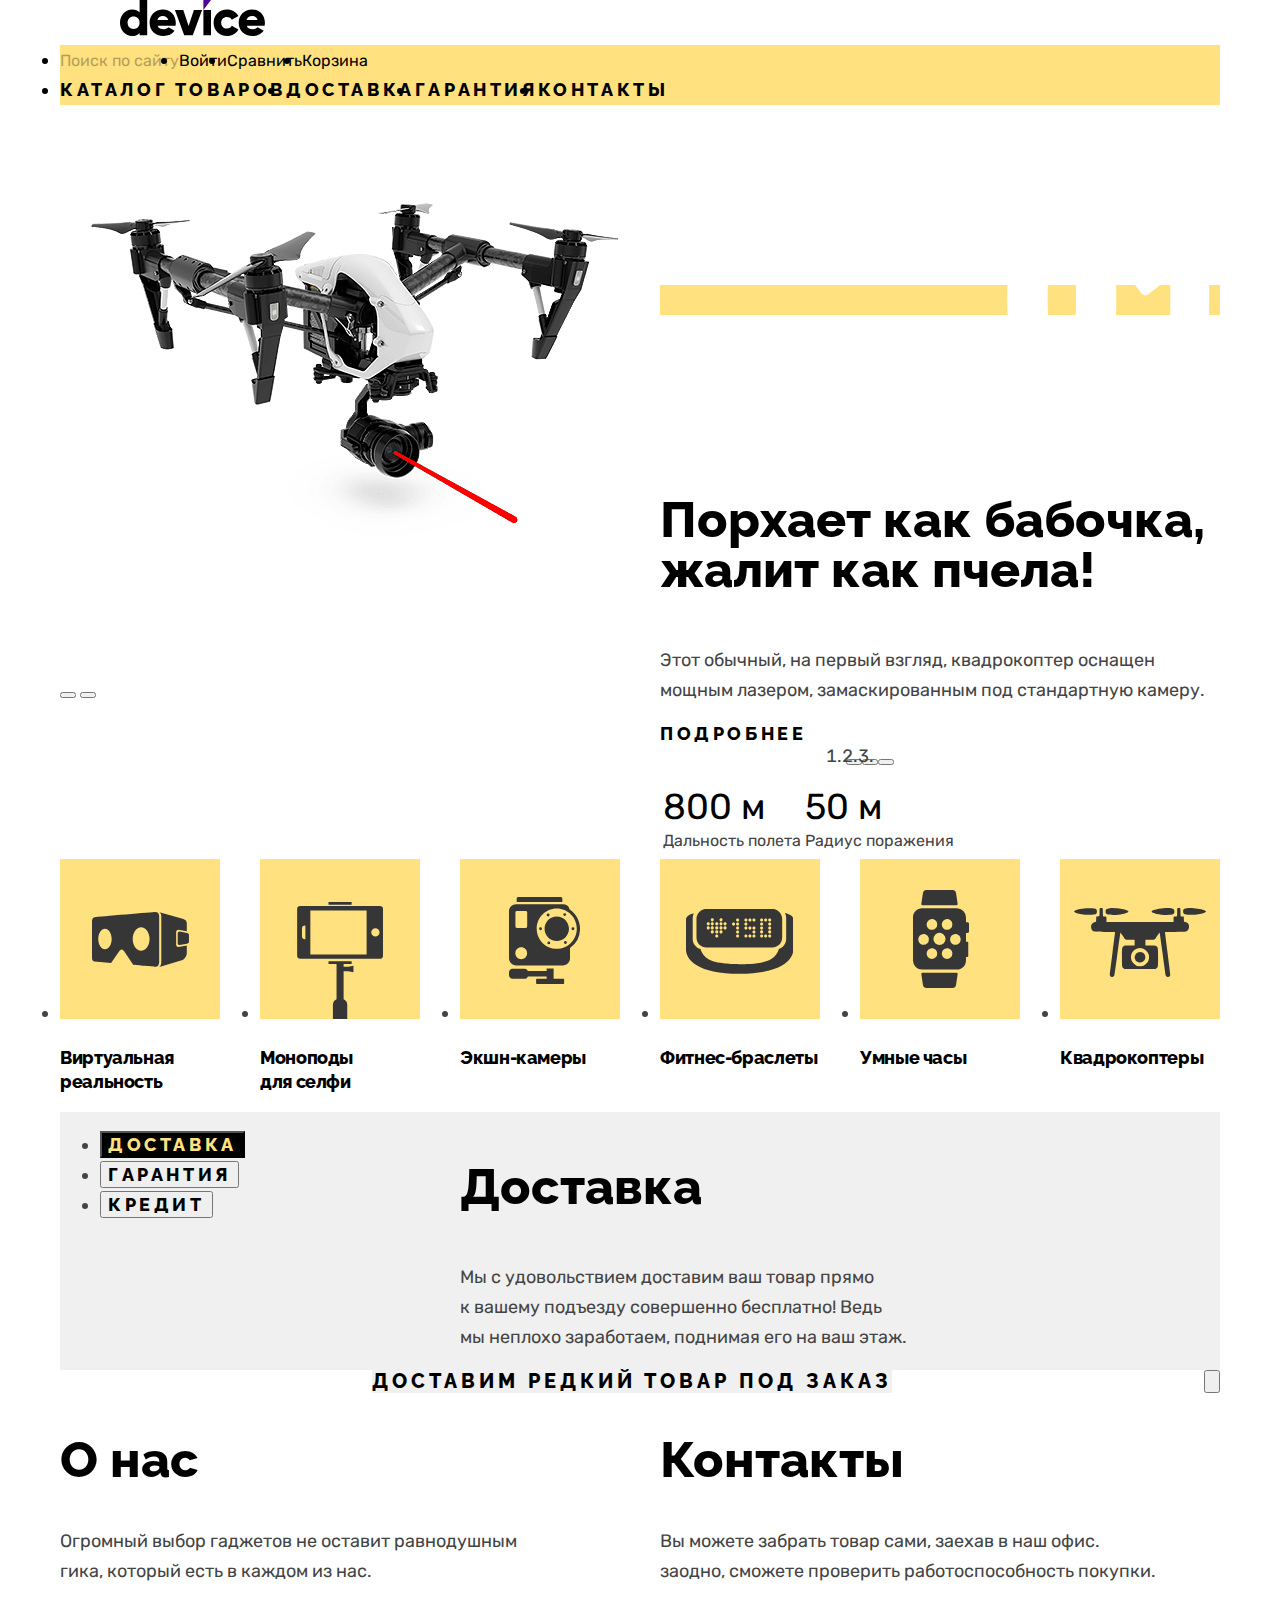
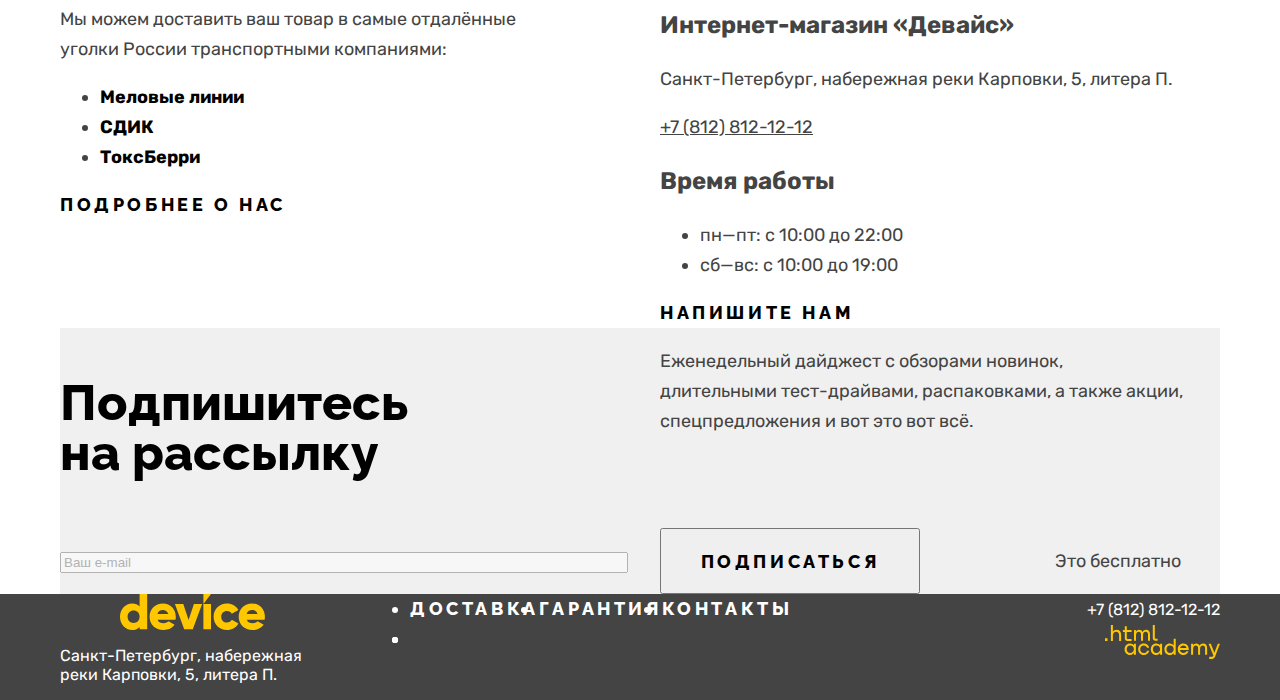
==== commit 9f10f05f: "Сетка страницы и крупных блоков на флексах для главной страницы" ====
--- a/index.html
+++ b/index.html
@@ -48,47 +48,53 @@
         <h1 class="visually-hidden">Интернет-магазин гаджетов "Девайс"</h1>
   <!--Слайдер-->
         <section class="slider">
-        <h2 class="visually-hidden">Популярные товары</h2>
-        <a href="#">
-          <img class="slider-image" src="images/slider-1.png" width="560" height="560" alt="Квадрокоптер.">
-        </a>
-        <button class="slider-button slider-prev" type="button">
-          <span class="visually-hidden">Предыдущий товар</span>
-        </button>
-        <button class="slider-button slider-next" type="button">
-          <span class="visually-hidden">Следующий товар</span>
-        </button>
-        <p class="slider-number">01</p>
-        <p class="slider-high">Порхает как бабочка,<br>жалит как пчела!</p>
-        <p>Этот обычный, на первый взгляд, квадрокоптер оснащен<br>мощным лазером, замаскированным под стандартную камеру.</p>
-        <a class="button" href="#" title="Подробнее">Подробнее</a>
-        <ol class="slider-pagination">
-          <li class="slider-pagination-item">
-            <button class="slider-pagination-button slider-pagination-button-current" type="button">
-              <span class="visually-hidden">1 товар</span>
+          <div class="slider-section-1">
+            <h2 class="visually-hidden">Популярные товары</h2>
+            <a href="#">
+              <img class="slider-image" src="images/slider-1.png" width="560" height="560" alt="Квадрокоптер.">
+            </a>
+            <button class="slider-button slider-prev" type="button">
+              <span class="visually-hidden">Предыдущий товар</span>
             </button>
-          </li>
-          <li class="slider-pagination-item">
-            <button class="slider-pagination-button" type="button">
-              <span class="visually-hidden">2 товар</span>
+            <button class="slider-button slider-next" type="button">
+              <span class="visually-hidden">Следующий товар</span>
             </button>
-          </li>
-          <li class="slider-pagination-item">
-            <button class="slider-pagination-buttont" type="button">
-              <span class="visually-hidden">3 товар</span>
-            </button>
-          </li>
-        </ol>
-        <table class="slider-table">
-          <tr class="slider-table row-1">
-            <td>800 м</td>
-            <td>50 м</td>
-          </tr>
-          <tr class="slider-table row-2">
-            <td>Дальность полета</td>
-            <td>Радиус поражения</td>
-          </tr>
-        </table>
+          </div>
+          <div class="slider-section-2">
+            <p class="slider-number">01</p>
+            <p class="slider-high">Порхает как бабочка,<br>жалит как пчела!</p>
+            <p>Этот обычный, на первый взгляд, квадрокоптер оснащен<br>мощным лазером, замаскированным под стандартную камеру.</p>
+            <div class="slider-details-pagination">
+              <a class="button" href="#" title="Подробнее">Подробнее</a>
+              <ol class="slider-pagination">
+                <li class="slider-pagination-item">
+                  <button class="slider-pagination-button slider-pagination-button-current" type="button">
+                    <span class="visually-hidden">1 товар</span>
+                  </button>
+                </li>
+                <li class="slider-pagination-item">
+                  <button class="slider-pagination-button" type="button">
+                    <span class="visually-hidden">2 товар</span>
+                  </button>
+                </li>
+                <li class="slider-pagination-item">
+                  <button class="slider-pagination-buttont" type="button">
+                    <span class="visually-hidden">3 товар</span>
+                  </button>
+                </li>
+              </ol>
+            </div>
+            <table class="slider-table">
+              <tr class="slider-table row-1">
+                <td>800 м</td>
+                <td>50 м</td>
+              </tr>
+              <tr class="slider-table row-2">
+                <td>Дальность полета</td>
+                <td>Радиус поражения</td>
+              </tr>
+            </table>
+          </div>
         </section>
   <!--Категории-->
         <section class="categories">
@@ -134,26 +140,30 @@
         </section>
    <!--Слайдер с преимуществами-->
         <section class="slider-features">
-        <h2 class="visually-hidden">Преимущества</h2>
-        <ul class="slider-features-pagination">
-          <li class="slider-features-pagination-item">
-            <button class="slider-features-pagination-button" type="button">
-              <span>Доставка</span>
-            </button>
-          </li>
-          <li class="slider-features-pagination-item">
-            <button class="slider-features-pagination-button" type="button">
-              <span>Гарантия</span>
-            </button>
-          </li>
-          <li class="slider-features-pagination-item">
-            <button class="slider-features-pagination-button" type="button">
-              <span>Кредит</span>
-            </button>
-          </li>
-        </ul>
-        <h3 class="slider-features-title">Доставка</h3>
-        <p class="slider-features-item">Мы с удовольствием доставим ваш товар прямо<br>к вашему подъезду совершенно бесплатно! Ведь<br>мы неплохо заработаем, поднимая его на ваш этаж.</p>
+          <div class="slider-features-section-1">
+            <h2 class="visually-hidden">Преимущества</h2>
+            <ul class="slider-features-pagination">
+              <li class="slider-features-pagination-item">
+                <button class="slider-features-pagination-button chosen" type="button">
+                  <span>Доставка</span>
+                </button>
+              </li>
+              <li class="slider-features-pagination-item">
+                <button class="slider-features-pagination-button" type="button">
+                  <span>Гарантия</span>
+                </button>
+              </li>
+              <li class="slider-features-pagination-item">
+                <button class="slider-features-pagination-button" type="button">
+                  <span>Кредит</span>
+                </button>
+              </li>
+            </ul>
+          </div>
+          <div class="slider-features-section-2">
+            <h3 class="slider-features-title">Доставка</h3>
+            <p class="slider-features-item">Мы с удовольствием доставим ваш товар прямо<br>к вашему подъезду совершенно бесплатно! Ведь<br>мы неплохо заработаем, поднимая его на ваш этаж.</p>
+          </div>
         </section>
   <!--Доставка редкого товара-->
         <section class="rare-delivery">
@@ -185,7 +195,7 @@
   <!--Контакты-->
           <section class="contacts">
         <h2 class="contacts-title">Контакты</h2>
-        <p class="contacts-description">Вы можете забрать товар сами, заехав в наш офис.<br>аодно, сможете проверить работоспособность покупки.</p>
+        <p class="contacts-description">Вы можете забрать товар сами, заехав в наш офис.<br>заодно, сможете проверить работоспособность покупки.</p>
         <h3 class="contacts-shop-title">Интернет-магазин «Девайс»</h3>
         <address class="contacts-adress">
           <p class="contacts-adress-text">Санкт-Петербург, набережная реки Карповки, 5, литера П.</p>
@@ -206,15 +216,10 @@
         <p class="subscription-about">Еженедельный дайджест с обзорами новинок,<br>длительными тест-драйвами, распаковками, а также акции,<br>спецпредложения и вот это вот всё.</p>
         <form class="subscription-form" action="https://echo.htmlacademy.ru/" method="POST">
           <p class="form-subscription-email">
-            <label class="visually-hidden">Ваш e-mail
-              <input class="subscription-email" type="email" name="subscription-email" placeholder="Ваш e-mail">
-            </label>
+            <label class="visually-hidden" for="subscription-email">Ваш e-mail</label>
+            <input class="field" type="email" name="subscription-email" id="subscription-email" placeholder="Ваш e-mail">
           </p>
-          <p class="form-subscribe">
-            <label class="visually-hidden">Подписаться
-              <input class="subscription-submit" type="submit" value="Подписаться">
-            </label>
-          </p>
+          <button class="subscription-submit" type="submit">Подписаться</button>
         </form>
         <p class="its-free">Это бесплатно</p>
         </section>
--- a/css/styles.css
+++ b/css/styles.css
@@ -47,6 +47,17 @@
   background-color: #ffffff;
 }
 
+.visually-hidden {
+  position: absolute;
+  width: 1px;
+  height: 1px;
+  margin: -1px;
+  padding: 0;
+  border: 0;
+  clip: rect(0 0 0 0);
+  overflow: hidden;
+}
+
 .button {
   font-family: "Raleway", Arial, sans-serif;
   font-size: 18px;
@@ -60,6 +71,14 @@
 }
 
 /* Header */
+.page-header {
+  width: 1160px;
+  margin: 0 auto;
+}
+
+.logo {
+  margin-left: 60px;
+}
 
 .navigation {
   display: flex;
@@ -70,14 +89,16 @@
   background-color: #FFE17F;
 }
 
-.navigation-user, .navigation-list {
+.navigation-user,
+.navigation-list {
   margin: 0;
   padding: 0;
   display: flex;
   width: 100%;
 }
 
-.navigation-link.navigation-search, .navigation-link.navigation-logout {
+.navigation-link.navigation-search,
+.navigation-link.navigation-logout {
   opacity: 0.3;
 }
 
@@ -111,6 +132,25 @@
 }
 
 /* Slider */
+.slider {
+  display: flex;
+  justify-content: space-between;
+}
+
+.slider-section-1,
+.slider-section-2 {
+  width: 560px;
+}
+
+.slider-details-pagination {
+  display: flex;
+}
+
+.slider-pagination {
+  display: flex;
+
+}
+
 .slider-number {
   font-size: 180px;
   font-weight: 800;
@@ -166,6 +206,16 @@
 /* Services */
 .slider-features {
   background-color: #F0F0F0;
+  display: flex;
+  justify-content: space-between;
+}
+
+.slider-features-section-1 {
+  width: 280px;
+}
+
+.slider-features-section-2 {
+  width: 760px;
 }
 
 .slider-features-pagination-button {
@@ -177,6 +227,11 @@
   color: #000000;
   letter-spacing: 0.2em;
   text-transform: uppercase;
+}
+
+.slider-features-pagination-button.chosen {
+  color: #FFE17F;
+  background-color: #000000;
 }
 
 .slider-features-title {
@@ -188,6 +243,10 @@
 }
 
 /* Rare delivery */
+.rare-delivery {
+  display: flex;
+}
+
 .rare-delivery-order {
   font-family: "Raleway", Arial, sans-serif;
   font-size: 20px;
@@ -199,6 +258,7 @@
   letter-spacing: 0.2em;
   text-decoration: none;
   text-transform: uppercase;
+  margin: 0 auto;
 }
 
 /* About, contacts */
@@ -243,6 +303,9 @@
 /* Subscription */
 .subscription {
   background-color: #F0F0F0;
+  display: flex;
+  flex-wrap: wrap;
+  justify-content: space-between;
 }
 
 .subscription-call {
@@ -251,6 +314,25 @@
   line-height: 50px;
   font-weight: 800;
   color: #000000;
+  width: 560px;
+}
+
+.subscription-about {
+  width: 560px;
+}
+
+.subscription-form {
+  display: flex;
+  width: 860px;
+}
+
+.form-subscription-email {
+  width: 600px;
+}
+
+.field {
+  opacity: 0.5;
+  width: 560px;
 }
 
 .subscription-submit {
@@ -262,6 +344,12 @@
   color: #000000;
   letter-spacing: 0.2em;
   text-transform: uppercase;
+  width: 260px;
+  padding: 0;
+}
+
+.its-free{
+  width: 165px;
 }
 
 /* Footer */
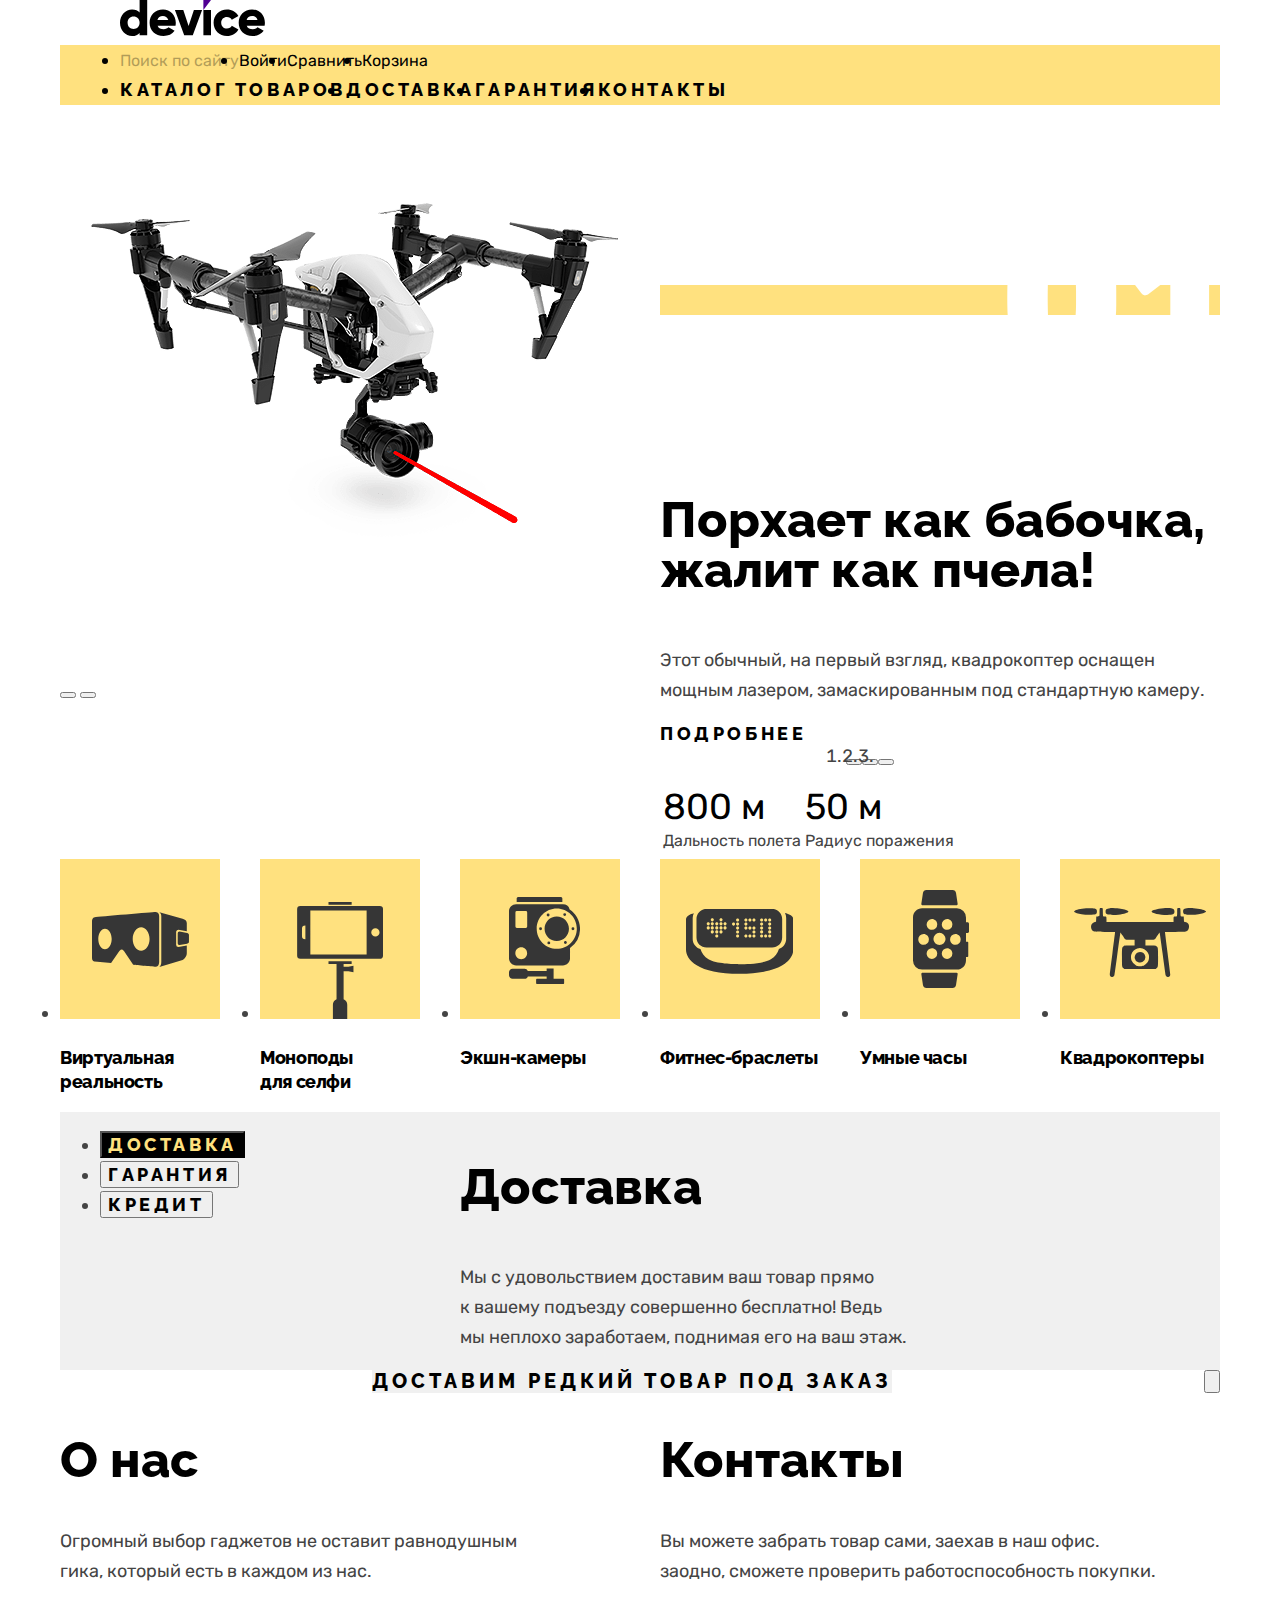
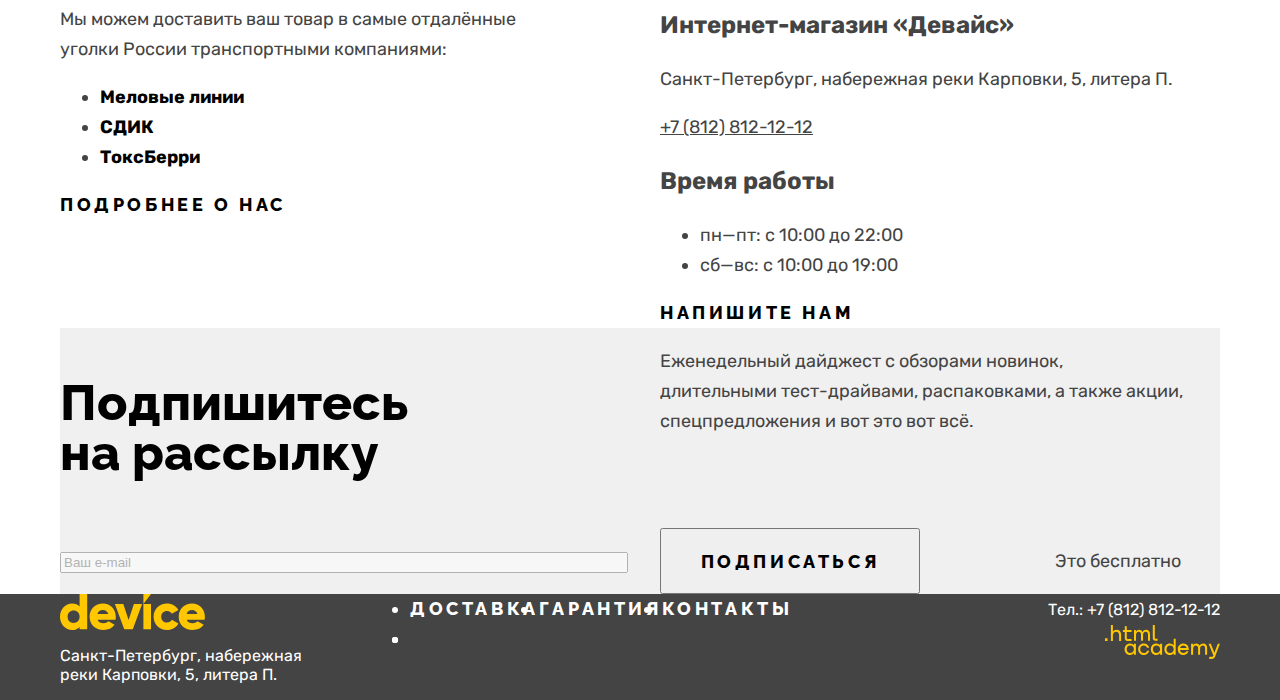
==== commit 528a7bd0: "Сетка страницы и крупных блоков на флексах для страницы каталога" ====
--- a/index.html
+++ b/index.html
@@ -229,7 +229,7 @@
     <footer class="page-footer">
       <div class="page-footer-container">
         <div class="page-footer-column footer-column-1">
-          <img class="logo" src="images/logo/logo-footer.svg" width="145" height="36" alt="Логотип магазина Девайс.">
+          <img class="footer-logo" src="images/logo/logo-footer.svg" width="145" height="36" alt="Логотип магазина Девайс.">
 <!--Адрес-->
           <section class="footer-contacts">
             <h2 class="visually-hidden">Контакты</h2>
@@ -278,7 +278,7 @@
 <!--Телефон-->
           <section class="footer-contacts">
             <h2 class="visually-hidden">Контакты</h2>
-              <a class="footer-contacts-phone" href="tel:88128121212">+7 (812) 812-12-12</a>
+              <a class="footer-contacts-phone" href="tel:88128121212">Тел.: +7 (812) 812-12-12</a>
           </section>
           <a class="academy-logo" href="https://htmlacademy.ru/">
             <img src="images/logo/logo-html-academy.svg" width="115" height="34" alt="html_academy.">
--- a/css/styles.css
+++ b/css/styles.css
@@ -91,7 +91,7 @@
 
 .navigation-user,
 .navigation-list {
-  margin: 0;
+  margin: 0 60px;
   padding: 0;
   display: flex;
   width: 100%;
@@ -427,6 +427,17 @@
   line-height: 50px;
   font-weight: 800;
   color: #000000;
+  margin-left: 60px;
+}
+
+.breadcrumbs {
+  display: flex;
+  margin-left: 60px;
+  padding: 0;
+}
+
+.breadcrumbs-item {
+  margin-left: 0px;
 }
 
 .breadcrumbs-link {
@@ -438,8 +449,18 @@
 }
 
 /* Filter, sorting */
-.filter, .sorting {
+.catalog-products {
+  display: flex;
+}
+
+.filter,
+.sorting {
   background-color: #EBEBEB;
+}
+
+.filter {
+  width: 330px;
+  margin-right: 70px;
 }
 
 .filter-title {
@@ -473,6 +494,10 @@
   color: #000000;
 }
 
+.catalog-right-column {
+  width: 760px;
+}
+
 .sorting {
   font-family: "Raleway", Arial, sans-serif;
   font-size: 16px;
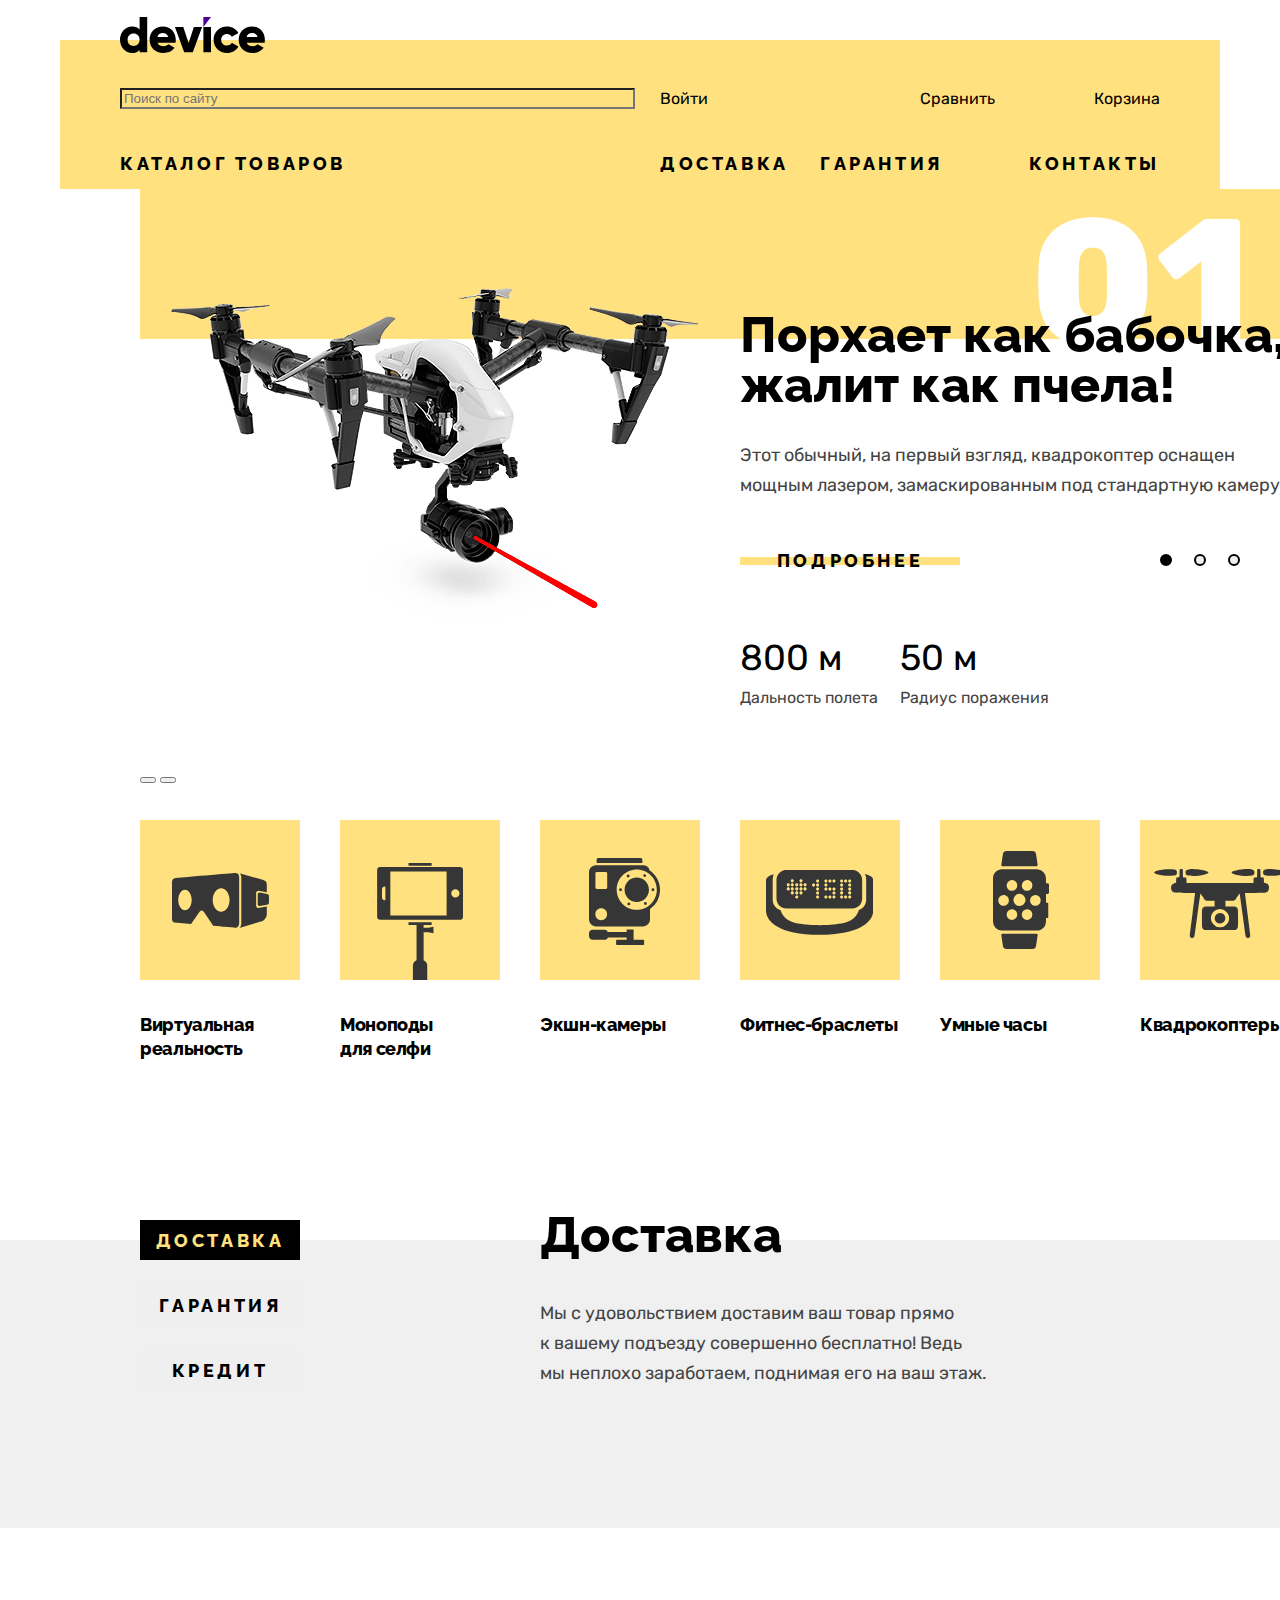
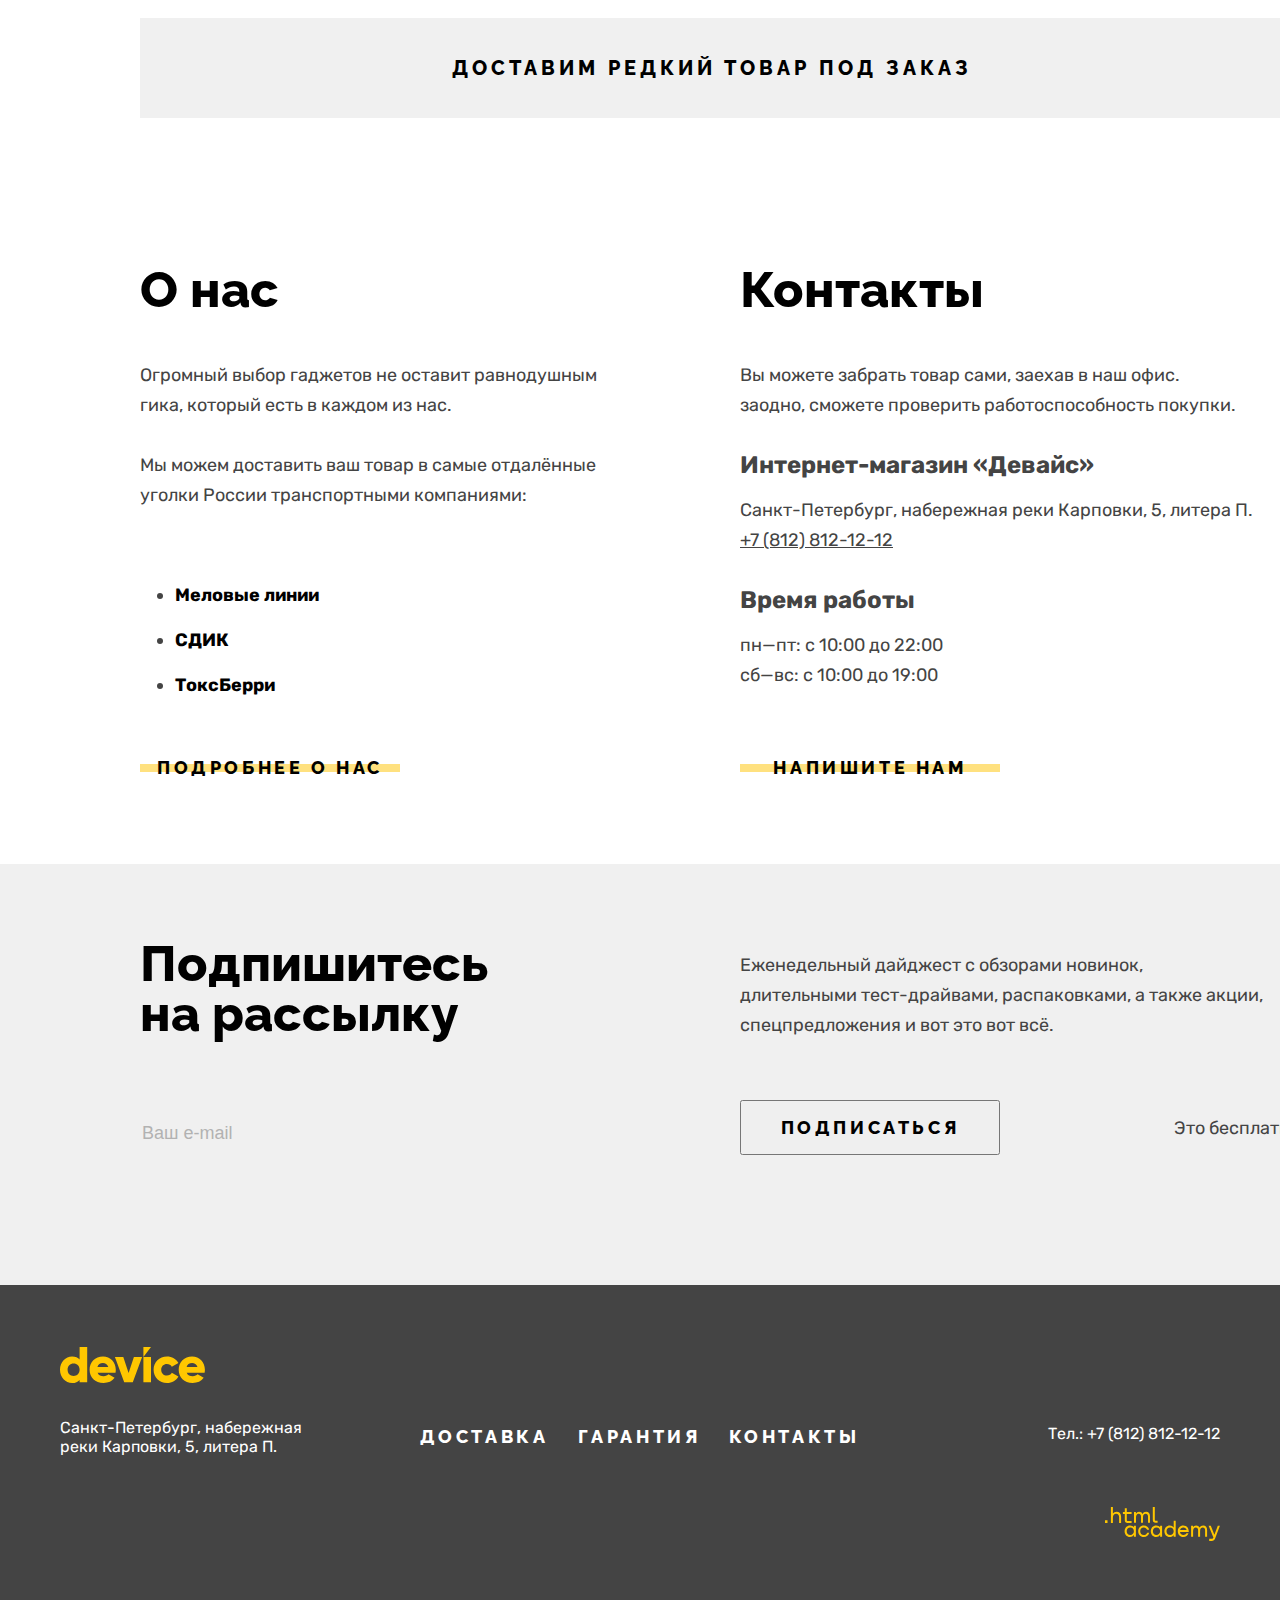
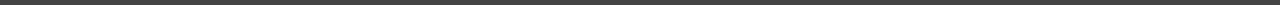
==== commit 9148e800: "Микросетки на флексах для всех страниц" ====
--- a/index.html
+++ b/index.html
@@ -12,16 +12,19 @@
       <img class="logo" src="images/logo/logo-main.svg" width="145" height="36" alt="Логотип магазина Девайс.">
       <nav class="navigation">
         <ul class="navigation-user">
-          <li class="navigation-item">
-            <a class="navigation-link navigation-search" href="#" title="Поиск">Поиск по сайту</a>
-          </li>
-          <li class="navigation-item">
+          <li class="navigation-item search">
+            <form class="navigation-search" action="https//echo.htmlacademy.ru" method="get">
+              <label class="visually-hidden" for="search">Поиск по сайту</label>
+              <input type="search" name="search" id="search" placeholder="Поиск по сайту">
+            </form>
+          </li>
+          <li class="navigation-item login">
             <a class="navigation-link" href="#" title="Войти">Войти</a>
           </li>
-          <li class="navigation-item">
+          <li class="navigation-item compare">
             <a class="navigation-link" href="#" title="Сравнить">Сравнить</a>
           </li>
-          <li class="navigation-item">
+          <li class="navigation-item card">
             <a class="navigation-link" href="#" title="Корзина">Корзина</a>
           </li>
         </ul>
@@ -48,6 +51,8 @@
         <h1 class="visually-hidden">Интернет-магазин гаджетов "Девайс"</h1>
   <!--Слайдер-->
         <section class="slider">
+          <p class="slider-number">01</p>
+          <div class="slider-content">
           <div class="slider-section-1">
             <h2 class="visually-hidden">Популярные товары</h2>
             <a href="#">
@@ -61,10 +66,9 @@
             </button>
           </div>
           <div class="slider-section-2">
-            <p class="slider-number">01</p>
             <p class="slider-high">Порхает как бабочка,<br>жалит как пчела!</p>
-            <p>Этот обычный, на первый взгляд, квадрокоптер оснащен<br>мощным лазером, замаскированным под стандартную камеру.</p>
-            <div class="slider-details-pagination">
+            <p class="slider-description">Этот обычный, на первый взгляд, квадрокоптер оснащен<br>мощным лазером, замаскированным под стандартную камеру.</p>
+
               <a class="button" href="#" title="Подробнее">Подробнее</a>
               <ol class="slider-pagination">
                 <li class="slider-pagination-item">
@@ -78,15 +82,15 @@
                   </button>
                 </li>
                 <li class="slider-pagination-item">
-                  <button class="slider-pagination-buttont" type="button">
+                  <button class="slider-pagination-button" type="button">
                     <span class="visually-hidden">3 товар</span>
                   </button>
                 </li>
               </ol>
-            </div>
+
             <table class="slider-table">
               <tr class="slider-table row-1">
-                <td>800 м</td>
+                <td class="table-first-column">800 м</td>
                 <td>50 м</td>
               </tr>
               <tr class="slider-table row-2">
@@ -95,6 +99,7 @@
               </tr>
             </table>
           </div>
+        </div>
         </section>
   <!--Категории-->
         <section class="categories">
@@ -190,7 +195,7 @@
             <a class="delivery-list-link" href="#" title="ТоксБерри">ТоксБерри</a>
           </li>
         </ul>
-        <a class="button" href="#" title="Подробнее">Подробнее о нас</a>
+        <a class="button about-button" href="#" title="Подробнее">Подробнее о нас</a>
           </section>
   <!--Контакты-->
           <section class="contacts">
@@ -206,7 +211,7 @@
           <li class="contacts-schedule-item">пн—пт: с 10:00 до 22:00</li>
           <li class="contacts-schedule-item">сб—вс: с 10:00 до 19:00</li>
         </ul>
-        <a class="button" href="#" title="Напишите нам">Напишите нам</a>
+        <a class="button contacts-button" href="#" title="Напишите нам">Напишите нам</a>
           </section>
         </div>
   <!--Подписка на рассылку-->
--- a/css/styles.css
+++ b/css/styles.css
@@ -68,16 +68,32 @@
   text-decoration: none;
   text-transform: uppercase;
   letter-spacing: 0.2em;
+  width: 220px;
+  height: 20px;
+  background: linear-gradient(#ffffff 0, #ffffff 7px, #FFE17F 7px, #FFE17F 15px, #ffffff 15px);
+}
+
+.button.about-button,
+.button.contacts-button {
+  display: block;
+  width: 260px;
+  margin-top: auto;
+  margin-bottom: 0;
 }
 
 /* Header */
 .page-header {
   width: 1160px;
   margin: 0 auto;
+  margin-top: 40px;
+  background-color: #FFE17F;
 }
 
 .logo {
+  display: block;
+  margin-top: -23px;
   margin-left: 60px;
+  margin-bottom: 35px;
 }
 
 .navigation {
@@ -86,15 +102,34 @@
   width: 1160px;
   margin: 0 auto;
   color: #000000;
-  background-color: #FFE17F;
+}
+
+.navigation.navigation-inner {
+  padding-bottom: 38px;
 }
 
 .navigation-user,
 .navigation-list {
-  margin: 0 60px;
-  padding: 0;
-  display: flex;
+  margin: 0 0 30px 0;
+  padding: 0 60px;
+  display: flex;
+  justify-content: space-between;
+  box-sizing: border-box;
   width: 100%;
+  list-style-type: none;
+}
+
+.navigation-user {
+  min-height: 20px;
+}
+
+.navigation-list {
+  margin-bottom: 0;
+  min-height: 50px;
+}
+
+.navigation-item {
+  align-self: center;
 }
 
 .navigation-link.navigation-search,
@@ -102,11 +137,59 @@
   opacity: 0.3;
 }
 
-.navigation-user .navigation-link {
+.navigation-user .navigation-item {
   font-size: 16px;
   line-height: 19px;
+}
+
+.navigation-user .search {
+  width: 515px;
+}
+
+.navigation-user .login {
+  width: 235px;
+}
+
+.navigation-user .compare {
+  width: 110px;
+}
+
+.navigation-user .card {
+  width: 105px;
+  text-align: right;
+}
+
+.navigation-user .user {
+  width: 140px;
+}
+
+.navigation-user .logout {
+  width: 75px;
+}
+
+.navigation-list .navigation-item:nth-of-type(1) {
+  width: 235px;
+  margin-right: auto;
+}
+
+.navigation-list .navigation-item:nth-of-type(2) {
+  width: 140px;
+  margin-right: 20px;
+}
+
+.navigation-list .navigation-item:nth-of-type(3) {
+  width: 140px;
+  margin-right: 60px;
+}
+
+.navigation-list .navigation-item:nth-of-type(4) {
+  width: 140px;
+  text-align: right;
+}
+
+.navigation-link {
+  text-decoration: none;
   color: inherit;
-  text-decoration: none;
 }
 
 .navigation-list .navigation-link {
@@ -120,6 +203,11 @@
   letter-spacing: 0.2em;
 }
 
+.navigation-search input {
+  background-color: #FFE17F;
+  width: 100%;
+}
+
 /* Main */
 
 .main-container {
@@ -127,19 +215,43 @@
 }
 
 .page-container {
+  width: 1440px;
+  margin: 0 auto;
+}
+
+/* Slider */
+
+.slider{
   width: 1160px;
   margin: 0 auto;
 }
 
-/* Slider */
-.slider {
+.slider-content {
   display: flex;
   justify-content: space-between;
+  flex-wrap: wrap;
+  margin-top: -164px;
+  margin-bottom: 70px;
 }
 
 .slider-section-1,
 .slider-section-2 {
   width: 560px;
+  height: 560px;
+}
+
+.slider-section-2 {
+  display: grid;
+  grid-template-columns: 320px 200px;
+  column-gap: 40px;
+  grid-template-rows: 230px 90px 20px 160px;
+  row-gap: 20px;
+}
+
+.slider-high,
+.slider-description,
+.slider-table {
+  grid-column: span 2;
 }
 
 .slider-details-pagination {
@@ -148,15 +260,48 @@
 
 .slider-pagination {
   display: flex;
-
+  list-style-type: none;
+  align-items: center;
+  margin: 0;
+  padding-left: 60px;
+}
+
+.slider-pagination-item {
+  margin-right: 22px;
+}
+
+.slider-pagination-button {
+  display: block;
+  width: 12px;
+  height: 12px;
+  border: 2px solid #000000;
+  border-radius: 50%;
+  padding: 0;
+  align-items: center;
+}
+
+.slider-pagination-button.slider-pagination-button-current {
+  width: 12px;
+  height: 12px;
+  border: 2px solid #000000;
+  border-radius: 50%;
+  background-color: #000000;
+  padding: 0;
 }
 
 .slider-number {
+  display: inline-block;
+  width: 100%;
+  height: 150px;
   font-size: 180px;
   font-weight: 800;
   text-align: right;
+  padding-top: 80px;
+  padding-right: 49px;
+  box-sizing: border-box;
   color: #FFFFFF;
   background-color: #FFE17F;
+  margin: 0;
 }
 
 .slider-high {
@@ -166,24 +311,62 @@
   font-weight: 800;
   text-align: left;
   color: #000000;
+  padding-top: 120px;
+  margin: 0;
+}
+
+.slider-description {
+  vertical-align: top;
+  margin: 0;
 }
 
 .slider-table .row-1 {
   font-size: 36px;
-  color: #000000;
+  line-height: 36px;
+  color: #000000;
+  height: 50px;
 }
 
 .slider-table .row-2 {
   font-size: 16px;
+  line-height: 16px;
+  height: 20px;
+  margin: 0;
+  vertical-align: top;
+}
+
+.slider-table {
+  border-collapse: collapse;
+  margin-top: 50px;
+  vertical-align: top;
+  padding: 0;
+  border-spacing: 0;
+  height: 70px;
+}
+
+.slider-table td {
+  padding: 0;
+}
+
+.table-first-column {
+  width: 160px;
 }
 
 /* Categories */
 
+.categories {
+  width: 1160px;
+  margin: 0 auto;
+  min-height: 250px;
+  margin-bottom: 70px;
+}
+
 .categories-list {
   display: flex;
   justify-content: space-between;
   margin: 0;
   padding: 0;
+  list-style-type: none;
 }
 
 .categories-title {
@@ -203,11 +386,25 @@
   width: 160px;
 }
 
+.categories-img {
+  display: block;
+  margin-bottom: 33px;
+}
+
+.categories-title {
+  vertical-align: top;
+  margin: 0;
+}
+
 /* Services */
 .slider-features {
-  background-color: #F0F0F0;
   display: flex;
   justify-content: space-between;
+  min-height: 388px;
+  margin-bottom: 90px;
+  padding-left: 140px;
+  padding-right: 140px;
+  background: linear-gradient(#ffffff 0, #ffffff 100px, #F0F0F0 100px);
 }
 
 .slider-features-section-1 {
@@ -218,18 +415,36 @@
   width: 760px;
 }
 
+.slider-features-pagination {
+  list-style-type: none;
+  padding: 0;
+  margin-top: 80px;
+  margin-bottom: 0;
+}
+
+.slider-features-pagination-item {
+  margin-bottom: 25px;
+}
+
 .slider-features-pagination-button {
   font-family: "Raleway", Arial, sans-serif;
   font-size: 18px;
   line-height: 21px;
   font-weight: 800;
   text-align: center;
+  vertical-align: middle;
   color: #000000;
   letter-spacing: 0.2em;
   text-transform: uppercase;
+  width: 160px;
+  height: 40px;
+  padding: 0;
+  border: none;
 }
 
 .slider-features-pagination-button.chosen {
+  width:160px;
+  height: 40px;
   color: #FFE17F;
   background-color: #000000;
 }
@@ -240,11 +455,20 @@
   line-height: 50px;
   font-weight: 800;
   color: #000000;
+  margin-top: 70px;
+  margin-bottom: 14px;
+  height: 70px;
 }
 
 /* Rare delivery */
 .rare-delivery {
   display: flex;
+  width: 1160px;
+  height: 100px;
+  margin: 0 auto;
+  background-color: #F0F0F0;
+  align-items: center;
+  margin-bottom: 97px
 }
 
 .rare-delivery-order {
@@ -254,7 +478,6 @@
   font-weight: 800;
   text-align: center;
   color: #000000;
-  background-color: #F0F0F0;
   letter-spacing: 0.2em;
   text-decoration: none;
   text-transform: uppercase;
@@ -262,13 +485,20 @@
 }
 
 /* About, contacts */
+
 .index-columns {
   display: flex;
   justify-content: space-between;
+  width: 1160px;
+  margin: 0 auto 87px;
 }
 
 .about, .contacts {
+  display: flex;
+  flex-direction: column;
   width: 560px;
+  min-height: 562px;
+  padding: 0;
 }
 
 .about-title, .contacts-title {
@@ -277,6 +507,25 @@
   line-height: 50px;
   font-weight: 800;
   color: #000000;
+  height: 70px;
+  margin-top: 50px;
+  margin-bottom: 25px;
+}
+
+.about-description,
+.contacts-description {
+  margin-top: 0;
+  margin-bottom: 30px;
+}
+
+.delivery-list {
+  margin-top: 40px;
+  margin-bottom: 0;
+  padding-left: 35px;
+}
+
+.delivery-list-item {
+  padding-bottom: 15px;
 }
 
 .delivery-list-link {
@@ -286,18 +535,31 @@
   text-decoration: none;
 }
 
-.contacts-shop-title, .contacts-subtitle {
+.contacts-shop-title,
+.contacts-subtitle {
   font-size: 24px;
   font-weight: 700;
+  margin: 0;
+  margin-bottom: 15px;
 }
 
 .contacts-phone {
+  display: block;
   color: inherit;
   font-style: normal;
+  margin-bottom: 30px;
 }
 
 .contacts-adress-text {
   font-style: normal;
+  margin: 0;
+}
+
+.contacts-schedule {
+  list-style-type: none;
+  padding: 0;
+  margin: 0;
+
 }
 
 /* Subscription */
@@ -306,6 +568,12 @@
   display: flex;
   flex-wrap: wrap;
   justify-content: space-between;
+  align-content: space-between;
+  padding-top: 75px;
+  padding-bottom: 130px;
+  padding-left: 140px;
+  padding-right: 140px;
+  min-height: 216px;
 }
 
 .subscription-call {
@@ -315,15 +583,19 @@
   font-weight: 800;
   color: #000000;
   width: 560px;
+  margin: 0;
 }
 
 .subscription-about {
   width: 560px;
+  margin: 0;
+  margin-top: 11px;
 }
 
 .subscription-form {
   display: flex;
   width: 860px;
+  height: 55px;
 }
 
 .form-subscription-email {
@@ -331,8 +603,11 @@
 }
 
 .field {
+  font-size: 18px;
   opacity: 0.5;
   width: 560px;
+  border: none;
+  background-color: #F0F0F0;
 }
 
 .subscription-submit {
@@ -345,17 +620,23 @@
   letter-spacing: 0.2em;
   text-transform: uppercase;
   width: 260px;
+  height: 55px;
   padding: 0;
 }
 
 .its-free{
+  align-self: center;
+  text-align: end;
   width: 165px;
+  height: 30px;
+  margin: 0;
 }
 
 /* Footer */
 .page-footer-container {
   display: flex;
   width: 1160px;
+  min-height: 320px;
   margin: 0 auto;
 }
 
@@ -371,23 +652,33 @@
 
 .footer-column-1 {
   width: 250px;
+  margin-top: 62px;
   margin-right: 100px;
 }
 
 .footer-column-2 {
   width: 458px;
+  margin-top: 137px;
 }
 
 .footer-column-3 {
   width: 200px;
   margin-left: auto;
+  margin-top: 133px;
   align-items: flex-end;
+  justify-content: space-between;
+}
+
+.footer-logo {
+  display: block;
+  margin: 0 0 35px;
 }
 
 .footer-contacts-adress {
   font-size: 16px;
   line-height: 19px;
   font-style: normal;
+  margin: 0;
 }
 
 .footer-contacts-phone {
@@ -401,6 +692,7 @@
   display: flex;
   margin: 0;
   padding: 0;
+  list-style-type: none;
 }
 
 .footer-features-link {
@@ -415,11 +707,26 @@
   text-transform: uppercase;
 }
 
+.footer-features-item {
+  width: 148px;
+  height: 20px;
+  text-align: center;
+}
+
+.footer-features-item:not(:last-child) {
+  margin-right: 7px;
+}
+
 .footer-social-link {
   color: inherit;
   text-decoration: none;
 }
 
+.academy-logo {
+  display: block;
+  margin-bottom: 55px;
+}
+
 /* Catalog */
 .inner-title {
   font-family: "Raleway", Arial, sans-serif;
@@ -427,20 +734,27 @@
   line-height: 50px;
   font-weight: 800;
   color: #000000;
-  margin-left: 60px;
+  margin-left: 200px;
+  margin-top: 37px;
+  margin-bottom: 14px;
+  height: 60px;
 }
 
 .breadcrumbs {
   display: flex;
-  margin-left: 60px;
-  padding: 0;
+  margin: 0 0 49px 200px;
+  padding: 0;
+  list-style-type: none;
 }
 
 .breadcrumbs-item {
   margin-left: 0px;
+  margin-right: 35px;
+  vertical-align: middle;
 }
 
 .breadcrumbs-link {
+  display: block;
   font-size: 16px;
   line-height: 19px;
   color: inherit;
@@ -453,14 +767,20 @@
   display: flex;
 }
 
-.filter,
 .sorting {
   background-color: #EBEBEB;
+  height: 70px;
+  padding-left: 70px;
+  padding-top: 20px;
+  box-sizing: border-box;
+  display: flex;
 }
 
 .filter {
-  width: 330px;
-  margin-right: 70px;
+  width: 470px;
+  box-sizing: border-box;
+  padding-left: 200px;
+  background: linear-gradient(#DCDCDC 0, #DCDCDC 70px, #EBEBEB 70px);
 }
 
 .filter-title {
@@ -469,9 +789,13 @@
   line-height: 19px;
   font-weight: 800;
   color: #000000;
-  background-color: #DCDCDC;
   letter-spacing: 0.2em;
   text-transform: uppercase;
+  height: 70px;
+  margin: 0;
+  padding-left: 0;
+  padding-top: 25px;
+  box-sizing: border-box;
 }
 
 .catalog-filter-title {
@@ -495,10 +819,10 @@
 }
 
 .catalog-right-column {
-  width: 760px;
-}
-
-.sorting {
+  width: 970px;
+}
+
+.sorting-label {
   font-family: "Raleway", Arial, sans-serif;
   font-size: 16px;
   line-height: 19px;
@@ -506,9 +830,36 @@
   color: #000000;
   letter-spacing: 0.2em;
   text-transform: uppercase;
+  width: 160px;
+  margin-right: 40px;
+}
+
+.sorting-type {
+  width: 400px;
+}
+
+.sorting-button.sorting-up {
+  display: inline-block;
+  width: 11px;
+  height: 10px;
+  margin: 10px 0 30px auto;
+  /* outline: 5px solid rgba(255, 99, 78, 0.5);
+  outline-offset: -5px; */
+}
+
+.sorting-button.sorting-down {
+  display: inline-block;
+  width: 11px;
+  height: 10px;
+  margin: 10px 140px 30px 19px;
 }
 
 /* Products */
+
+.product-list {
+  list-style-type: none;
+}
+
 .product-card-title {
   font-size: 18px;
   line-height: 24px;
@@ -541,26 +892,71 @@
 /* Pagination */
 .pagination {
   background-color: #EBEBEB;
-}
-
-.pagination-link.pagination-previous, .pagination-link.pagination-next {
+  list-style-type: none;
+  display: flex;
+  margin: 0 140px 77px 72px;
+  padding: 0 30px;
+  height: 70px;
+  box-sizing: border-box;
+}
+
+.pagination-item:first-child {
+  margin-right: 197px;
+}
+
+.pagination-item {
+  height: 70px;
+  margin-right: 19px;
+}
+
+.pagination-item:last-child {
+  margin-left: auto;
+  margin-right: 0;
+}
+
+.pagination-link.pagination-previous,
+.pagination-link.pagination-next {
   font-family: "Raleway", Arial, sans-serif;
   font-size: 16px;
   line-height: 19px;
   font-weight: 800;
-  text-align: center;
   color: #000000;
   letter-spacing: 0.2em;
   text-transform: uppercase;
   opacity: 1;
+  width: 85px;
+  height: 70px;
+}
+
+.pagination-link.pagination-previous {
+  text-align: left;
+}
+
+.pagination-link.pagination-next {
+  text-align: right;
 }
 
 .pagination-link {
+  display: table-cell;
   font-size: 16px;
   line-height: 19px;
   font-weight: 400;
   text-align: center;
+  vertical-align: middle;
   color: #444444;
   opacity: 0.3;
   text-decoration: none;
-}
+  width: 20px;
+  height: 70px;
+  padding: 0;
+}
+
+.button.show-more {
+  width: 760px;
+  height: 55px;
+  box-sizing: border-box;
+  border: 3px solid #EBEBEB;
+  background: #ffffff;
+  margin: 0 140px 50px 72px;
+  padding: 0;
+}
